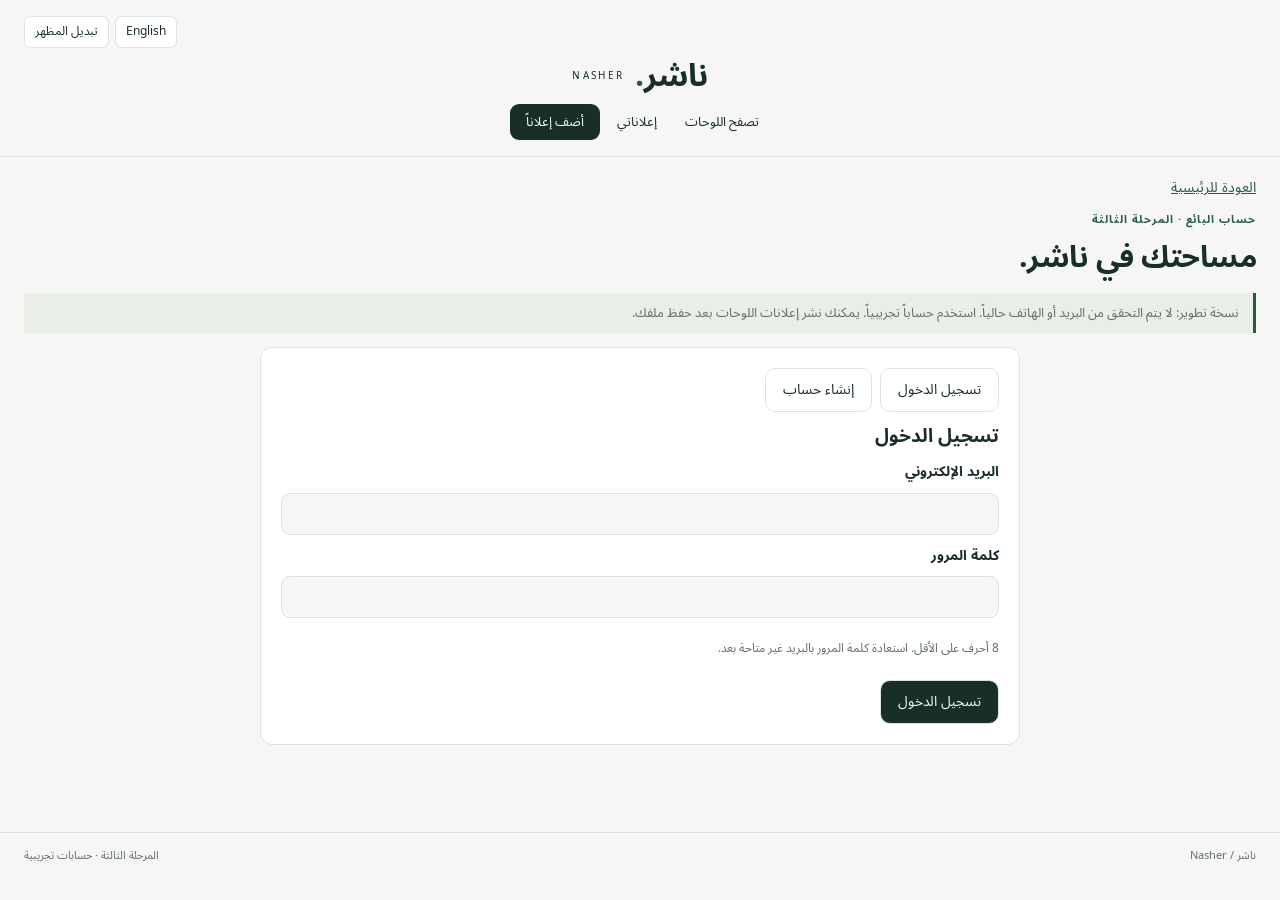
==== account.html @ 7019e48b "Add files via upload" ====
<!doctype html><html lang="ar" dir="rtl"><head><meta charset="utf-8"><meta name="viewport" content="width=device-width,initial-scale=1"><meta name="robots" content="noindex,nofollow"><title>ناشر | حساب البائع</title><link rel="stylesheet" href="styles.css"><link rel="stylesheet" href="accounts.css"><link rel="stylesheet" href="market.css?v=4.1"><script defer src="config.js"></script><script defer src="assets/vendor/supabase-2.49.8.js"></script><script defer src="plate.js?v=8"></script><script defer src="commerce.js?v=11"></script><script defer src="seller-ads.js?v=11"></script><link rel="stylesheet" href="experience.css?v=11"><script defer src="accounts.js?v=11"></script><link rel="stylesheet" href="compact.css?v=5.2"></head><body>
<header><a class="brand" href="./"><strong>ناشر<span class="dot">.</span></strong><span>NASHER</span></a><nav class="market-nav"><a href="./" data-t="browse">تصفح اللوحات</a><a href="my-ads.html" data-t="myAds">إعلاناتي</a><a class="post-link" href="post.html" data-t="post">أضف إعلاناً</a></nav><div class="actions"><button id="language">English</button><button id="theme" data-t="theme">تبديل المظهر</button></div></header>
<main class="account-main"><a href="./" data-t="back">العودة للرئيسية</a><div class="eyebrow" data-t="badge">حساب البائع · المرحلة الثانية</div><h1 data-t="heading">مساحتك في ناشر.</h1><p class="notice" data-t="dev">نسخة تطوير: لا يتم التحقق من البريد أو الهاتف حالياً. استخدم حساباً تجريبياً. يمكنك نشر إعلانات اللوحات بعد حفظ ملفك.</p><p id="message" class="message" role="status" aria-live="polite"></p>
<section id="auth" hidden class="account-card"><div class="actions"><button id="login-tab" data-t="login">تسجيل الدخول</button><button id="signup-tab" data-t="signup">إنشاء حساب</button></div><h2 id="auth-title"></h2><form id="auth-form"><label for="email" data-t="email">البريد الإلكتروني</label><input id="email" type="email" autocomplete="email" required maxlength="254" dir="ltr"><label for="password" data-t="password">كلمة المرور</label><input id="password" type="password" autocomplete="current-password" required minlength="8" maxlength="128" dir="ltr"><p class="small" data-t="passwordHint">8 أحرف على الأقل. استعادة كلمة المرور بالبريد غير متاحة بعد.</p><div id="confirm-wrap" hidden><label for="confirm" data-t="confirm">تأكيد كلمة المرور</label><input id="confirm" type="password" autocomplete="new-password" minlength="8" maxlength="128" dir="ltr"></div><div id="signup-call-wrap" hidden><label for="signup-call" data-t="callNumber">رقم المكالمات (إلزامي)</label><input id="signup-call" type="tel" dir="ltr" autocomplete="tel" placeholder="+971501234567" pattern="\+[1-9][0-9]{6,14}" maxlength="16"></div><button id="auth-submit" class="primary" type="submit"></button></form></section>
<section id="editor" class="account-card" hidden><div class="account-bar"><h2 data-t="profile">ملف البائع</h2><button id="logout" data-t="logout">تسجيل الخروج</button></div><p id="identity" dir="ltr"></p><p class="small" data-t="unverified">البريد وأرقام الاتصال غير متحقق منها.</p><form id="profile-form"><label for="display-name" data-t="name">الاسم الظاهر للعامة</label><input id="display-name" required minlength="2" maxlength="80" autocomplete="nickname"><label for="account-type" data-t="type">نوع الحساب</label><select id="account-type"><option value="individual" data-t="individual">فرد</option><option value="business" data-t="business">شركة / تاجر</option></select><div id="business-wrap" hidden><label for="business-name" data-t="businessName">اسم الشركة / النشاط</label><input id="business-name" minlength="2" maxlength="120" autocomplete="organization"></div><label for="call-number" data-t="callNumber">رقم المكالمات (اختياري)</label><input id="call-number" required type="tel" dir="ltr" placeholder="+971501234567" autocomplete="tel" pattern="\+[1-9][0-9]{6,14}"><label for="whatsapp-number" data-t="whatsappNumber">رقم واتساب (اختياري)</label><input id="whatsapp-number" type="tel" dir="ltr" placeholder="+447700900123" pattern="\+[1-9][0-9]{6,14}"><p class="small" data-t="phoneHint">أي دولة: ابدأ بـ + ورمز الدولة، دون مسافات. اترك الحقل فارغاً لتعطيل وسيلة الاتصال.</p><label class="choice"><input id="published" type="checkbox"><span data-t="publish">إظهار ملفي للعامة وإتاحة وسائل الاتصال المدخلة وفق إعدادات الموقع</span></label><p class="small" data-t="privacy">البريد الإلكتروني لا يظهر في الملف العام. نشر الملف اختياري في هذه المرحلة.</p><button id="save" type="submit" class="primary" data-t="save">حفظ الملف</button> <a id="public-link" hidden data-t="view">عرض الملف العام</a></form></section>
<section id="seller" hidden class="account-card"><span class="eyebrow" data-t="seller">ملف البائع العام</span><h2 id="seller-name"></h2><p id="seller-type"></p><p data-t="unverified">البريد وأرقام الاتصال غير متحقق منها.</p><div id="contact-actions" class="actions"></div><p id="contact-note"></p><hr><h2 data-t="ads">الإعلانات النشطة</h2><p id="seller-ads-message" role="status"></p><label><span id="seller-filter-label"></span><select id="seller-filter"><option value="all"></option><option value="available"></option><option value="sold"></option></select></label><div id="seller-ad-grid" class="listing-grid"></div><div class="pager"><button id="seller-prev" type="button">السابق</button><span id="seller-page"></span><button id="seller-next" type="button">التالي</button></div><a href="account.html" data-t="myAccount">حسابي</a></section>
</main><footer><span>ناشر / Nasher</span><span data-t="footer">المرحلة الثانية · حسابات تجريبية</span></footer></body></html>
---- styles.css ----
:root{color-scheme:light;--bg:#f6f7f4;--card:#fff;--ink:#182e28;--muted:#60716a;--line:#dde4de;--accent:#245c47;--soft:#e9eee7}*{box-sizing:border-box}body{margin:0;background:var(--bg);color:var(--ink);font-family:Tahoma,Arial,sans-serif;line-height:1.7}body.dark{color-scheme:dark;--bg:#131b18;--card:#1c2722;--ink:#edf3ed;--muted:#abbcaf;--line:#34463b;--accent:#a3cfad;--soft:#29392e}header,main,footer{max-width:1200px;margin:auto;padding:28px 32px}header{display:flex;align-items:center;justify-content:space-between;border-bottom:1px solid var(--line)}.brand{text-decoration:none;color:var(--ink);display:flex;gap:14px;align-items:center}.brand strong{font-size:38px;line-height:1}.brand>span{font-size:11px;letter-spacing:3px}.dot{color:var(--accent)}.actions{display:flex;gap:8px}button,select{font:inherit;color:var(--ink);background:var(--card);border:1px solid var(--line);border-radius:10px;padding:10px 17px;cursor:pointer}button:focus-visible,input:focus-visible,select:focus-visible,a:focus-visible{outline:3px solid var(--accent);outline-offset:4px}button:hover{background:var(--soft)}button:disabled{opacity:.6;cursor:wait}main{padding-top:58px}.eyebrow{font-size:12px;letter-spacing:1px;color:var(--accent);font-weight:bold}h1{font-size:clamp(38px,5vw,64px);line-height:1.35;margin:19px 0 16px;letter-spacing:-1.5px}h2{font-size:23px;margin:10px 0}p{color:var(--muted)}.intro{font-size:18px;max-width:730px}.notice{border-inline-start:3px solid var(--accent);padding:12px 18px;background:var(--soft);font-size:14px;margin:28px 0}.workspace{display:grid;grid-template-columns:320px 1fr;gap:28px;align-items:stretch}.controls{padding:25px;background:var(--card);border:1px solid var(--line);border-radius:18px}.controls p{font-size:14px}fieldset{border:0;margin:22px 0 16px;padding:0}legend,.select-label{font-size:13px;font-weight:bold;margin-bottom:8px}.choice{display:flex;align-items:center;gap:10px;padding:10px 0;cursor:pointer}input{accent-color:var(--accent);width:18px;height:18px}select{width:100%}.small{font-size:12px!important}.preview{background:var(--soft);border:1px solid var(--line);border-radius:18px;display:flex;flex-direction:column;justify-content:space-between;padding:25px;min-width:0}.preview-top,.preview-bottom{display:flex;justify-content:space-between;gap:16px;font-size:11px;color:var(--muted)}.plate-frame{position:relative;aspect-ratio:1080/245;overflow:hidden;direction:ltr;margin:35px 0}.plate-frame img{position:absolute;width:100%;height:auto;top:-122%;left:0}.facts{display:grid;grid-template-columns:repeat(4,1fr);padding:28px 0;margin:24px 0;border-bottom:1px solid var(--line)}.facts div{padding:0 14px;border-inline-end:1px solid var(--line)}.facts div:last-child{border:0}.facts strong{display:block;font-size:25px;direction:ltr;unicode-bidi:isolate}.facts span{font-size:12px;color:var(--muted)}.connection{display:flex;justify-content:space-between;align-items:center;gap:20px;padding:20px 0}.connection h2{font-size:18px}.connection p{font-size:13px}.primary{background:var(--ink);color:var(--bg);white-space:nowrap}.primary:hover{background:var(--accent)}footer{display:flex;justify-content:space-between;gap:15px;font-size:12px;color:var(--muted);border-top:1px solid var(--line)}@media(max-width:800px){.workspace{grid-template-columns:1fr}.preview{min-height:250px;grid-row:1}.controls{padding:20px}.facts{grid-template-columns:1fr 1fr;gap:20px}.facts div:nth-child(2){border:0}}@media(max-width:480px){header,main,footer{padding-inline:18px}.brand>span{display:none}button{padding:8px 12px}.connection,footer{align-items:flex-start;flex-direction:column}.preview{padding:18px;min-height:220px}main{padding-top:35px}}

.account-nav{align-self:center;color:var(--accent);font-size:14px;text-decoration:none;padding:8px} @media(max-width:480px){header .actions{gap:3px}header button{font-size:12px}.account-nav{font-size:12px;padding:5px}}
---- accounts.css ----
[hidden]{display:none!important}.account-main{max-width:850px;min-height:75vh}.account-main>.eyebrow{margin-top:24px}.account-main h1{font-size:42px}.account-card{padding:28px;background:var(--card);border:1px solid var(--line);border-radius:18px}.account-card form{display:grid;gap:12px}.account-card form>div:not(.actions){display:grid;gap:12px}.account-card label{font-size:14px;font-weight:600}.account-card input:not([type=checkbox]){width:100%;font:inherit;padding:12px;border:1px solid var(--line);border-radius:9px;color:var(--ink);background:var(--bg);height:auto}.account-card input[type=checkbox]{flex-shrink:0}.account-card .primary{justify-self:start}.account-bar{display:flex;justify-content:space-between;gap:15px;align-items:center}.message:empty{display:none}.message{padding:12px;border-inline-start:3px solid var(--accent);background:var(--soft);white-space:pre-line}a{color:var(--accent)}#contact-actions a{display:inline-block;padding:10px 18px;border:1px solid var(--line);border-radius:8px;text-decoration:none}hr{border:0;border-top:1px solid var(--line);margin:26px 0}.account-card p{overflow-wrap:anywhere}.account-card input:focus-visible{outline:3px solid var(--accent);outline-offset:2px}@media(max-width:480px){.account-card{padding:18px}.account-main h1{font-size:32px}}
.account-main .listing-grid{grid-template-columns:repeat(2,minmax(0,1fr))}@media(max-width:550px){.account-main .listing-grid{grid-template-columns:1fr}}
---- market.css ----
[hidden]{display:none!important}.market-nav{display:flex;align-items:center;gap:12px;flex-wrap:wrap}.market-nav a{color:var(--ink);text-decoration:none;font-size:14px}.market-nav .post-link{background:var(--ink);color:var(--bg);padding:8px 16px;border-radius:9px}.market-top{display:flex;justify-content:space-between;gap:20px;align-items:center}.market-top h1{font-size:clamp(32px,4vw,48px)}.filters{background:var(--card);padding:20px;border:1px solid var(--line);border-radius:15px;display:grid;grid-template-columns:repeat(4,1fr);gap:14px;margin:25px 0}.filters label,.edit-grid label,.admin-grid label{display:grid;gap:6px;font-size:13px}.filters input,.edit-grid input:not([type=checkbox]),.admin-grid input:not([type=checkbox]),.edit-grid select,.admin-grid select{width:100%;padding:10px;border:1px solid var(--line);background:var(--bg);color:var(--ink);border-radius:8px;font:inherit;height:auto}.filters input[type=checkbox],.edit-grid input[type=checkbox]{width:18px;height:18px}.listing-grid{display:grid;grid-template-columns:repeat(3,minmax(0,1fr));gap:20px}.listing-card{min-width:0;border:1px solid var(--line);background:var(--card);border-radius:16px;overflow:hidden}.card-art{background:var(--soft);padding:25px 14px;display:block}.generated-plate{display:block;width:100%;height:auto;direction:ltr}.card-body{padding:18px}.card-body h2{font-size:17px;margin:0 0 7px}.card-body a{color:var(--ink);text-decoration:none}.price{font-size:23px;font-weight:bold;margin:5px 0}.meta{font-size:12px;color:var(--muted)}.tags{display:flex;flex-wrap:wrap;gap:6px}.tag{font-size:11px;background:var(--soft);border-radius:20px;padding:3px 9px}.card-actions{display:flex;flex-wrap:wrap;gap:7px;margin-top:15px}.card-actions button,.card-actions a{font-size:12px;padding:6px 10px;border:1px solid var(--line);border-radius:7px}.pager{display:flex;justify-content:center;gap:16px;align-items:center;margin:30px}.empty{padding:35px;border:1px dashed var(--line);border-radius:14px;text-align:center;color:var(--muted)}.status-message{padding:12px 16px;background:var(--soft);border-inline-start:3px solid var(--accent);white-space:pre-line}.status-message:empty{display:none}.edit-shell{display:grid;grid-template-columns:1fr 1fr;gap:30px}.edit-grid{padding:25px;background:var(--card);border:1px solid var(--line);border-radius:15px;display:grid;gap:16px}.edit-grid .choice{display:flex}.live-preview{padding:30px;background:var(--soft);border-radius:15px;align-self:start;position:sticky;top:20px}.live-preview h2{font-size:17px}.live-preview .generated-plate{margin:40px 0}.detail-shell{max-width:850px;margin:auto}.detail-art{padding:40px 25px;background:var(--soft);border-radius:16px}.detail-body{padding:25px 0}.detail-body h1{font-size:30px}.contact-actions{display:flex;gap:12px;margin:20px 0;flex-wrap:wrap}.contact-actions a{padding:10px 20px;background:var(--ink);color:var(--bg);border-radius:8px;text-decoration:none}.admin-grid{display:grid;grid-template-columns:1fr 1fr;gap:25px}.admin-panel{padding:22px;border:1px solid var(--line);border-radius:15px;background:var(--card)}.admin-panel form{display:grid;gap:12px}.code-grid{display:flex;gap:7px;flex-wrap:wrap;margin:20px 0}.code-grid button{padding:4px 9px;font-size:12px}.code-grid button[aria-pressed=false]{opacity:.55;text-decoration:line-through}.duplicate{padding:18px;border-bottom:1px solid var(--line)}.duplicate a{display:inline-block;margin:5px;color:var(--accent)}.draft-note{font-size:13px;color:var(--muted)}button:disabled{opacity:.5;cursor:wait}.danger{color:#bc3f3f}a:focus-visible,input:focus-visible,select:focus-visible{outline:3px solid var(--accent);outline-offset:3px}@media(max-width:900px){.listing-grid{grid-template-columns:repeat(2,minmax(0,1fr))}.filters{grid-template-columns:1fr 1fr}.edit-shell{grid-template-columns:1fr}.live-preview{position:static;grid-row:1}.admin-grid{grid-template-columns:1fr}}@media(max-width:550px){.listing-grid{grid-template-columns:1fr}.filters{padding:14px;gap:10px}.market-nav{gap:7px}.market-nav a{font-size:12px}.market-top{align-items:flex-start;flex-direction:column}header{flex-wrap:wrap;gap:18px}.edit-grid{padding:18px}.detail-art{padding:25px 12px}}

/* Plate presentation stays white in both themes; surrounding UI follows theme. */
.card-art,.detail-art,.live-preview,#plate-preview{background:#fff;color:#182e28}
.card-art{border-bottom:1px solid #e5e7e8}
.detail-art,.live-preview{border:1px solid #e5e7e8;box-shadow:0 3px 14px rgb(0 0 0 / 4%)}
.live-preview p,.live-preview .draft-note{color:#52615a}
.live-preview h2{color:#182e28}
.card-art .generated-plate{transition:transform .18s ease}
@media(hover:hover) and (prefers-reduced-motion:no-preference){.card-art:hover .generated-plate{transform:scale(1.015)}}
---- experience.css ----
#draft-panel {display:flex;align-items:center;gap:1rem;flex-wrap:wrap;margin-block:1rem}
#draft-panel[hidden] {display:none}
#draft-status {margin:0}
#diagnostic-content {overflow-x:auto}
#diagnostic-content table {border-collapse:collapse;width:100%;margin-block:1rem}
#diagnostic-content th,#diagnostic-content td {padding:.55rem;text-align:start;border-bottom:1px solid #88998f55;white-space:nowrap}
#diagnostic-errors p {font-size:.85rem;overflow-wrap:anywhere;direction:ltr;text-align:start}
#admin-page>section.admin-panel {margin-block-end:1rem}
#admin-page details {margin-block-start:1rem}
.sold-tag {background:#574252;color:#fff;font-weight:700}
.last-asking {display:block;font-size:.8rem;font-weight:400}
.price del {display:block;font-size:.85rem;font-weight:400;opacity:.7}
.price .discount {margin-inline-end:.5rem}
.price>span:last-child {display:block}
.price:empty {display:none}
.bulk-row {margin-block:1rem;padding:1rem;border:1px solid #88998f55;border-radius:12px}
.bulk-grid {display:grid;grid-template-columns:repeat(4,minmax(0,1fr));gap:1rem}
.bulk-grid label {display:flex;flex-direction:column;gap:.4rem}
.bulk-grid .choice {flex-direction:row;align-items:center}
.bulk-grid input,.bulk-grid select {max-width:100%;min-width:0}
.bulk-preview {max-width:540px;background:#fff;margin-block:1rem}
#bulk-controls {border:0;padding:0;min-width:0}
@media(max-width:650px){.bulk-grid{grid-template-columns:repeat(2,minmax(0,1fr))}}
---- compact.css ----
/* Compact Nasher layout. Self-hosted UI fonts also apply on mobile browsers. */
@font-face{font-family:NasherLatin;src:url('assets/fonts/NotoSans-Regular.ttf') format('truetype');font-weight:400;font-display:swap}
@font-face{font-family:NasherLatin;src:url('assets/fonts/NotoSans-Bold.ttf') format('truetype');font-weight:600 900;font-display:swap}
@font-face{font-family:NasherArabic;src:url('assets/fonts/NotoSansArabic-Regular.ttf') format('truetype');font-weight:400;font-display:swap}
@font-face{font-family:NasherArabic;src:url('assets/fonts/NotoSansArabic-Bold.ttf') format('truetype');font-weight:600 900;font-display:swap}
html{-webkit-text-size-adjust:100%;text-size-adjust:100%}
body{font-family:NasherLatin,NasherArabic,Arial,sans-serif;font-size:14px;line-height:1.55}
html[lang=ar] body{font-family:NasherArabic,NasherLatin,Arial,sans-serif}
button,input,select,textarea{font-family:inherit}
header,main,footer{max-width:1400px;padding:16px 24px}
header{display:grid;grid-template-columns:minmax(0,1fr);gap:8px;justify-items:center;align-items:center}
header>.brand{grid-row:2;justify-content:center;gap:10px}
header>.brand strong{font-size:32px;line-height:1.25}
header>.brand>span{display:block;font-size:10px;letter-spacing:2.4px}
header>.actions{grid-row:1;justify-self:end;gap:6px}
header>.actions button{font-size:12px;padding:5px 10px;min-height:32px;border-radius:7px}
header>.market-nav{grid-row:3;display:flex;justify-content:center;gap:6px;flex-wrap:wrap;width:100%}
header>.market-nav a{font-size:13px;padding:7px 11px;min-height:36px;border-radius:7px;display:flex;align-items:center;justify-content:center}
header>.market-nav a:hover{background:var(--soft)}
header>.market-nav .post-link:hover{background:var(--accent)}
main{padding-top:20px;padding-bottom:24px}
h1,.market-top h1,.account-main h1{font-size:30px;letter-spacing:-.5px;line-height:1.4;margin:9px 0}
h2{font-size:19px}.market-top p{margin:5px 0}.eyebrow{font-size:11px}.draft-note{font-size:12px;margin:7px 0}
.filters{padding:12px;gap:10px;margin:14px 0 8px;border-radius:10px;grid-template-columns:repeat(4,minmax(0,1fr))}
.filters label,.edit-grid label,.admin-grid label{font-size:12px;gap:4px}
.filters input,.filters select,.edit-grid input:not([type=checkbox]),.edit-grid select,.admin-grid input:not([type=checkbox]),.admin-grid select{padding:7px 9px;min-height:36px;font-size:14px}
.filters>.actions{align-self:end;gap:6px}.filters>.actions button{padding:7px 12px;font-size:13px;min-height:36px}
.listing-grid,.account-main .listing-grid{grid-template-columns:repeat(5,minmax(0,1fr));gap:12px}
.listing-card{border-radius:10px}.card-art{padding:15px 9px}.card-body{padding:11px}.card-body h2{font-size:14px;line-height:1.5;margin-bottom:4px;overflow-wrap:anywhere}.price{font-size:18px;margin:3px 0}.meta{font-size:11px;margin:6px 0 0}.tag{font-size:10px;padding:2px 7px}.tags{gap:4px}.card-actions{margin-top:8px;gap:5px}.card-actions button,.card-actions a{font-size:11px;padding:5px 7px;min-height:32px}
.pager{margin:18px 0;gap:12px}.pager button{padding:6px 12px;min-height:36px}.status-message{padding:8px 12px;margin:8px 0}
.edit-shell{gap:20px}.edit-grid{padding:18px;gap:12px}.live-preview{padding:20px}.live-preview .generated-plate{margin:24px 0}.live-preview h2{font-size:16px}.detail-art{padding:25px 18px}.detail-body{padding:16px 0}.detail-body h1{font-size:26px}.admin-grid{gap:16px}.admin-panel{padding:16px}.code-grid{gap:6px;margin:12px 0}.notice{padding:10px 14px;margin:14px 0;font-size:13px}
.account-main{max-width:1400px}.account-card{max-width:760px;margin:14px auto;padding:20px;border-radius:12px}.account-main>.eyebrow{margin-top:12px}.account-card form{gap:10px}.account-card input:not([type=checkbox]){padding:9px;font-size:14px}.account-bar{flex-wrap:wrap}.account-main .account-card:has(#seller-ad-grid){max-width:none}
footer{padding-top:14px;padding-bottom:18px;font-size:11px}
@media(max-width:1099px){.listing-grid,.account-main .listing-grid{grid-template-columns:repeat(4,minmax(0,1fr))}}
@media(max-width:849px){.listing-grid,.account-main .listing-grid{grid-template-columns:repeat(3,minmax(0,1fr))}.filters{grid-template-columns:repeat(2,minmax(0,1fr))}header,main,footer{padding-inline:16px}}
@media(max-width:599px){.listing-grid,.account-main .listing-grid{grid-template-columns:repeat(2,minmax(0,1fr));gap:9px}header,main,footer{padding-inline:12px}header{gap:6px;padding-top:8px;padding-bottom:10px}header>.brand strong{font-size:29px}header>.market-nav{gap:3px}header>.market-nav a{font-size:12px;padding:6px 8px;min-height:38px}header>.actions button{min-height:36px}main{padding-top:14px}h1,.market-top h1,.account-main h1{font-size:25px}.filters{padding:10px;gap:9px}.filters input,.filters select,.edit-grid input:not([type=checkbox]),.edit-grid select,.admin-grid input:not([type=checkbox]),.admin-grid select,.account-card input:not([type=checkbox]){font-size:16px;min-height:42px}.card-art{padding:13px 6px}.card-body{padding:9px}.card-body h2{font-size:12px}.price{font-size:16px}.meta{font-size:10px}.card-actions button,.card-actions a{min-height:36px}.live-preview{padding:16px}.live-preview .generated-plate{margin:20px 0}.edit-grid,.account-card{padding:15px}.detail-art{padding:20px 10px}.detail-body h1{font-size:23px}}
@media(max-width:359px){.listing-grid,.account-main .listing-grid{grid-template-columns:1fr}}

/* Contact buttons stay side by side, including on compact mobile cards. */
.listing-contacts{display:flex;gap:5px;padding:0 7px 8px;direction:ltr}
.listing-contacts a,.listing-contacts button{display:flex;align-items:center;justify-content:center;min-width:0;min-height:38px;padding:5px 3px;border:1px solid #cbd4ce;border-radius:7px;text-decoration:none;line-height:1.25;font-size:11px;font-weight:700;white-space:nowrap;font-family:inherit}
.listing-contacts .contact-whatsapp{flex:0.9;background:#25D366;color:#073d23;border-color:#25D366}
.listing-contacts .contact-call{flex:1.3;background:#f2f5f3;color:#203b30}
.listing-contacts button:disabled{opacity:.45;cursor:not-allowed}
.listing-contacts a:focus-visible{outline:3px solid #167d52;outline-offset:2px}
.mine-filter{display:flex;align-items:center;gap:10px;margin:12px 0 18px}.mine-filter select{font:inherit;padding:8px;min-height:40px}
@media(max-width:599px){.listing-contacts{padding:0 5px 6px;gap:3px}.listing-contacts a,.listing-contacts button{font-size:9px;min-height:38px;padding:5px 1px}.mine-filter select{font-size:16px}}
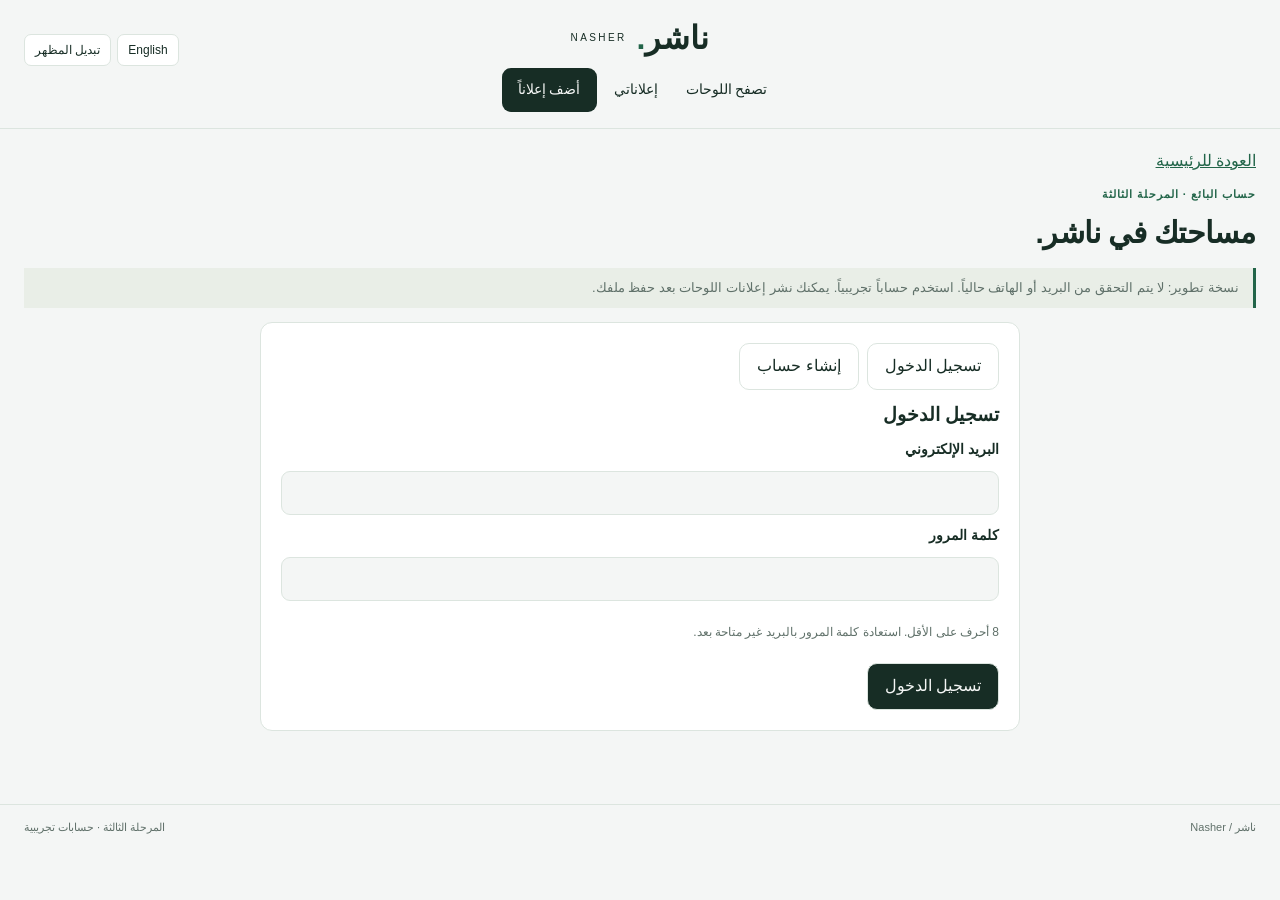
==== commit b50eecdb: "Add files via upload" ====
--- a/account.html
+++ b/account.html
@@ -1,4 +1,4 @@
-<!doctype html><html lang="ar" dir="rtl"><head><meta charset="utf-8"><meta name="viewport" content="width=device-width,initial-scale=1"><meta name="robots" content="noindex,nofollow"><title>ناشر | حساب البائع</title><link rel="stylesheet" href="styles.css"><link rel="stylesheet" href="accounts.css"><link rel="stylesheet" href="market.css?v=4.1"><script defer src="config.js"></script><script defer src="assets/vendor/supabase-2.49.8.js"></script><script defer src="plate.js?v=8"></script><script defer src="commerce.js?v=11"></script><script defer src="seller-ads.js?v=11"></script><link rel="stylesheet" href="experience.css?v=11"><script defer src="accounts.js?v=11"></script><link rel="stylesheet" href="compact.css?v=5.2"></head><body>
+<!doctype html><html lang="ar" dir="rtl"><head><meta charset="utf-8"><meta name="viewport" content="width=device-width,initial-scale=1"><meta name="robots" content="noindex,nofollow"><title>ناشر | حساب البائع</title><script defer src="config.js"></script><script defer src="assets/vendor/supabase-2.49.8.js"></script><script defer src="plate.js?v=12"></script><script defer src="commerce.js?v=11"></script><script defer src="seller-ads.js?v=11"></script><script defer src="accounts.js?v=11"></script><script src="theme-init.js?v=12"></script><script defer src="ui.js?v=12"></script><link rel="stylesheet" href="app.css?v=12"></head><body>
 <header><a class="brand" href="./"><strong>ناشر<span class="dot">.</span></strong><span>NASHER</span></a><nav class="market-nav"><a href="./" data-t="browse">تصفح اللوحات</a><a href="my-ads.html" data-t="myAds">إعلاناتي</a><a class="post-link" href="post.html" data-t="post">أضف إعلاناً</a></nav><div class="actions"><button id="language">English</button><button id="theme" data-t="theme">تبديل المظهر</button></div></header>
 <main class="account-main"><a href="./" data-t="back">العودة للرئيسية</a><div class="eyebrow" data-t="badge">حساب البائع · المرحلة الثانية</div><h1 data-t="heading">مساحتك في ناشر.</h1><p class="notice" data-t="dev">نسخة تطوير: لا يتم التحقق من البريد أو الهاتف حالياً. استخدم حساباً تجريبياً. يمكنك نشر إعلانات اللوحات بعد حفظ ملفك.</p><p id="message" class="message" role="status" aria-live="polite"></p>
 <section id="auth" hidden class="account-card"><div class="actions"><button id="login-tab" data-t="login">تسجيل الدخول</button><button id="signup-tab" data-t="signup">إنشاء حساب</button></div><h2 id="auth-title"></h2><form id="auth-form"><label for="email" data-t="email">البريد الإلكتروني</label><input id="email" type="email" autocomplete="email" required maxlength="254" dir="ltr"><label for="password" data-t="password">كلمة المرور</label><input id="password" type="password" autocomplete="current-password" required minlength="8" maxlength="128" dir="ltr"><p class="small" data-t="passwordHint">8 أحرف على الأقل. استعادة كلمة المرور بالبريد غير متاحة بعد.</p><div id="confirm-wrap" hidden><label for="confirm" data-t="confirm">تأكيد كلمة المرور</label><input id="confirm" type="password" autocomplete="new-password" minlength="8" maxlength="128" dir="ltr"></div><div id="signup-call-wrap" hidden><label for="signup-call" data-t="callNumber">رقم المكالمات (إلزامي)</label><input id="signup-call" type="tel" dir="ltr" autocomplete="tel" placeholder="+971501234567" pattern="\+[1-9][0-9]{6,14}" maxlength="16"></div><button id="auth-submit" class="primary" type="submit"></button></form></section>
--- a/app.css
+++ b/app.css
@@ -0,0 +1,110 @@
+:root{color-scheme:light;--bg:#f6f7f4;--card:#fff;--ink:#182e28;--muted:#60716a;--line:#dde4de;--accent:#245c47;--soft:#e9eee7}*{box-sizing:border-box}body{margin:0;background:var(--bg);color:var(--ink);font-family:Tahoma,Arial,sans-serif;line-height:1.7}body.dark{color-scheme:dark;--bg:#131b18;--card:#1c2722;--ink:#edf3ed;--muted:#abbcaf;--line:#34463b;--accent:#a3cfad;--soft:#29392e}header,main,footer{max-width:1200px;margin:auto;padding:28px 32px}header{display:flex;align-items:center;justify-content:space-between;border-bottom:1px solid var(--line)}.brand{text-decoration:none;color:var(--ink);display:flex;gap:14px;align-items:center}.brand strong{font-size:38px;line-height:1}.brand>span{font-size:11px;letter-spacing:3px}.dot{color:var(--accent)}.actions{display:flex;gap:8px}button,select{font:inherit;color:var(--ink);background:var(--card);border:1px solid var(--line);border-radius:10px;padding:10px 17px;cursor:pointer}button:focus-visible,input:focus-visible,select:focus-visible,a:focus-visible{outline:3px solid var(--accent);outline-offset:4px}button:hover{background:var(--soft)}button:disabled{opacity:.6;cursor:wait}main{padding-top:58px}.eyebrow{font-size:12px;letter-spacing:1px;color:var(--accent);font-weight:bold}h1{font-size:clamp(38px,5vw,64px);line-height:1.35;margin:19px 0 16px;letter-spacing:-1.5px}h2{font-size:23px;margin:10px 0}p{color:var(--muted)}.intro{font-size:18px;max-width:730px}.notice{border-inline-start:3px solid var(--accent);padding:12px 18px;background:var(--soft);font-size:14px;margin:28px 0}.workspace{display:grid;grid-template-columns:320px 1fr;gap:28px;align-items:stretch}.controls{padding:25px;background:var(--card);border:1px solid var(--line);border-radius:18px}.controls p{font-size:14px}fieldset{border:0;margin:22px 0 16px;padding:0}legend,.select-label{font-size:13px;font-weight:bold;margin-bottom:8px}.choice{display:flex;align-items:center;gap:10px;padding:10px 0;cursor:pointer}input{accent-color:var(--accent);width:18px;height:18px}select{width:100%}.small{font-size:12px!important}.preview{background:var(--soft);border:1px solid var(--line);border-radius:18px;display:flex;flex-direction:column;justify-content:space-between;padding:25px;min-width:0}.preview-top,.preview-bottom{display:flex;justify-content:space-between;gap:16px;font-size:11px;color:var(--muted)}.plate-frame{position:relative;aspect-ratio:1080/245;overflow:hidden;direction:ltr;margin:35px 0}.plate-frame img{position:absolute;width:100%;height:auto;top:-122%;left:0}.facts{display:grid;grid-template-columns:repeat(4,1fr);padding:28px 0;margin:24px 0;border-bottom:1px solid var(--line)}.facts div{padding:0 14px;border-inline-end:1px solid var(--line)}.facts div:last-child{border:0}.facts strong{display:block;font-size:25px;direction:ltr;unicode-bidi:isolate}.facts span{font-size:12px;color:var(--muted)}.connection{display:flex;justify-content:space-between;align-items:center;gap:20px;padding:20px 0}.connection h2{font-size:18px}.connection p{font-size:13px}.primary{background:var(--ink);color:var(--bg);white-space:nowrap}.primary:hover{background:var(--accent)}footer{display:flex;justify-content:space-between;gap:15px;font-size:12px;color:var(--muted);border-top:1px solid var(--line)}@media(max-width:800px){.workspace{grid-template-columns:1fr}.preview{min-height:250px;grid-row:1}.controls{padding:20px}.facts{grid-template-columns:1fr 1fr;gap:20px}.facts div:nth-child(2){border:0}}@media(max-width:480px){header,main,footer{padding-inline:18px}.brand>span{display:none}button{padding:8px 12px}.connection,footer{align-items:flex-start;flex-direction:column}.preview{padding:18px;min-height:220px}main{padding-top:35px}}
+
+.account-nav{align-self:center;color:var(--accent);font-size:14px;text-decoration:none;padding:8px} @media(max-width:480px){header .actions{gap:3px}header button{font-size:12px}.account-nav{font-size:12px;padding:5px}}
+
+[hidden]{display:none!important}.account-main{max-width:850px;min-height:75vh}.account-main>.eyebrow{margin-top:24px}.account-main h1{font-size:42px}.account-card{padding:28px;background:var(--card);border:1px solid var(--line);border-radius:18px}.account-card form{display:grid;gap:12px}.account-card form>div:not(.actions){display:grid;gap:12px}.account-card label{font-size:14px;font-weight:600}.account-card input:not([type=checkbox]){width:100%;font:inherit;padding:12px;border:1px solid var(--line);border-radius:9px;color:var(--ink);background:var(--bg);height:auto}.account-card input[type=checkbox]{flex-shrink:0}.account-card .primary{justify-self:start}.account-bar{display:flex;justify-content:space-between;gap:15px;align-items:center}.message:empty{display:none}.message{padding:12px;border-inline-start:3px solid var(--accent);background:var(--soft);white-space:pre-line}a{color:var(--accent)}#contact-actions a{display:inline-block;padding:10px 18px;border:1px solid var(--line);border-radius:8px;text-decoration:none}hr{border:0;border-top:1px solid var(--line);margin:26px 0}.account-card p{overflow-wrap:anywhere}.account-card input:focus-visible{outline:3px solid var(--accent);outline-offset:2px}@media(max-width:480px){.account-card{padding:18px}.account-main h1{font-size:32px}}
+.account-main .listing-grid{grid-template-columns:repeat(2,minmax(0,1fr))}@media(max-width:550px){.account-main .listing-grid{grid-template-columns:1fr}}
+
+[hidden]{display:none!important}.market-nav{display:flex;align-items:center;gap:12px;flex-wrap:wrap}.market-nav a{color:var(--ink);text-decoration:none;font-size:14px}.market-nav .post-link{background:var(--ink);color:var(--bg);padding:8px 16px;border-radius:9px}.market-top{display:flex;justify-content:space-between;gap:20px;align-items:center}.market-top h1{font-size:clamp(32px,4vw,48px)}.filters{background:var(--card);padding:20px;border:1px solid var(--line);border-radius:15px;display:grid;grid-template-columns:repeat(4,1fr);gap:14px;margin:25px 0}.filters label,.edit-grid label,.admin-grid label{display:grid;gap:6px;font-size:13px}.filters input,.edit-grid input:not([type=checkbox]),.admin-grid input:not([type=checkbox]),.edit-grid select,.admin-grid select{width:100%;padding:10px;border:1px solid var(--line);background:var(--bg);color:var(--ink);border-radius:8px;font:inherit;height:auto}.filters input[type=checkbox],.edit-grid input[type=checkbox]{width:18px;height:18px}.listing-grid{display:grid;grid-template-columns:repeat(3,minmax(0,1fr));gap:20px}.listing-card{min-width:0;border:1px solid var(--line);background:var(--card);border-radius:16px;overflow:hidden}.card-art{background:var(--soft);padding:25px 14px;display:block}.generated-plate{display:block;width:100%;height:auto;direction:ltr}.card-body{padding:18px}.card-body h2{font-size:17px;margin:0 0 7px}.card-body a{color:var(--ink);text-decoration:none}.price{font-size:23px;font-weight:bold;margin:5px 0}.meta{font-size:12px;color:var(--muted)}.tags{display:flex;flex-wrap:wrap;gap:6px}.tag{font-size:11px;background:var(--soft);border-radius:20px;padding:3px 9px}.card-actions{display:flex;flex-wrap:wrap;gap:7px;margin-top:15px}.card-actions button,.card-actions a{font-size:12px;padding:6px 10px;border:1px solid var(--line);border-radius:7px}.pager{display:flex;justify-content:center;gap:16px;align-items:center;margin:30px}.empty{padding:35px;border:1px dashed var(--line);border-radius:14px;text-align:center;color:var(--muted)}.status-message{padding:12px 16px;background:var(--soft);border-inline-start:3px solid var(--accent);white-space:pre-line}.status-message:empty{display:none}.edit-shell{display:grid;grid-template-columns:1fr 1fr;gap:30px}.edit-grid{padding:25px;background:var(--card);border:1px solid var(--line);border-radius:15px;display:grid;gap:16px}.edit-grid .choice{display:flex}.live-preview{padding:30px;background:var(--soft);border-radius:15px;align-self:start;position:sticky;top:20px}.live-preview h2{font-size:17px}.live-preview .generated-plate{margin:40px 0}.detail-shell{max-width:850px;margin:auto}.detail-art{padding:40px 25px;background:var(--soft);border-radius:16px}.detail-body{padding:25px 0}.detail-body h1{font-size:30px}.contact-actions{display:flex;gap:12px;margin:20px 0;flex-wrap:wrap}.contact-actions a{padding:10px 20px;background:var(--ink);color:var(--bg);border-radius:8px;text-decoration:none}.admin-grid{display:grid;grid-template-columns:1fr 1fr;gap:25px}.admin-panel{padding:22px;border:1px solid var(--line);border-radius:15px;background:var(--card)}.admin-panel form{display:grid;gap:12px}.code-grid{display:flex;gap:7px;flex-wrap:wrap;margin:20px 0}.code-grid button{padding:4px 9px;font-size:12px}.code-grid button[aria-pressed=false]{opacity:.55;text-decoration:line-through}.duplicate{padding:18px;border-bottom:1px solid var(--line)}.duplicate a{display:inline-block;margin:5px;color:var(--accent)}.draft-note{font-size:13px;color:var(--muted)}button:disabled{opacity:.5;cursor:wait}.danger{color:#bc3f3f}a:focus-visible,input:focus-visible,select:focus-visible{outline:3px solid var(--accent);outline-offset:3px}@media(max-width:900px){.listing-grid{grid-template-columns:repeat(2,minmax(0,1fr))}.filters{grid-template-columns:1fr 1fr}.edit-shell{grid-template-columns:1fr}.live-preview{position:static;grid-row:1}.admin-grid{grid-template-columns:1fr}}@media(max-width:550px){.listing-grid{grid-template-columns:1fr}.filters{padding:14px;gap:10px}.market-nav{gap:7px}.market-nav a{font-size:12px}.market-top{align-items:flex-start;flex-direction:column}header{flex-wrap:wrap;gap:18px}.edit-grid{padding:18px}.detail-art{padding:25px 12px}}
+
+/* Plate presentation stays white in both themes; surrounding UI follows theme. */
+.card-art,.detail-art,.live-preview,#plate-preview{background:#fff;color:#182e28}
+.card-art{border-bottom:1px solid #e5e7e8}
+.detail-art,.live-preview{border:1px solid #e5e7e8;box-shadow:0 3px 14px rgb(0 0 0 / 4%)}
+.live-preview p,.live-preview .draft-note{color:#52615a}
+.live-preview h2{color:#182e28}
+.card-art .generated-plate{transition:transform .18s ease}
+@media(hover:hover) and (prefers-reduced-motion:no-preference){.card-art:hover .generated-plate{transform:scale(1.015)}}
+
+#draft-panel {display:flex;align-items:center;gap:1rem;flex-wrap:wrap;margin-block:1rem}
+#draft-panel[hidden] {display:none}
+#draft-status {margin:0}
+#diagnostic-content {overflow-x:auto}
+#diagnostic-content table {border-collapse:collapse;width:100%;margin-block:1rem}
+#diagnostic-content th,#diagnostic-content td {padding:.55rem;text-align:start;border-bottom:1px solid #88998f55;white-space:nowrap}
+#diagnostic-errors p {font-size:.85rem;overflow-wrap:anywhere;direction:ltr;text-align:start}
+#admin-page>section.admin-panel {margin-block-end:1rem}
+#admin-page details {margin-block-start:1rem}
+.sold-tag {background:#574252;color:#fff;font-weight:700}
+.last-asking {display:block;font-size:.8rem;font-weight:400}
+.price del {display:block;font-size:.85rem;font-weight:400;opacity:.7}
+.price .discount {margin-inline-end:.5rem}
+.price>span:last-child {display:block}
+.price:empty {display:none}
+.bulk-row {margin-block:1rem;padding:1rem;border:1px solid #88998f55;border-radius:12px}
+.bulk-grid {display:grid;grid-template-columns:repeat(4,minmax(0,1fr));gap:1rem}
+.bulk-grid label {display:flex;flex-direction:column;gap:.4rem}
+.bulk-grid .choice {flex-direction:row;align-items:center}
+.bulk-grid input,.bulk-grid select {max-width:100%;min-width:0}
+.bulk-preview {max-width:540px;background:#fff;margin-block:1rem}
+#bulk-controls {border:0;padding:0;min-width:0}
+@media(max-width:650px){.bulk-grid{grid-template-columns:repeat(2,minmax(0,1fr))}}
+
+/* Compact Nasher layout. Self-hosted UI fonts also apply on mobile browsers. */
+@font-face{font-family:NasherLatin;src:url('assets/fonts/NotoSans-Regular.woff2') format('woff2');font-weight:400;font-display:swap}
+@font-face{font-family:NasherLatin;src:url('assets/fonts/NotoSans-Bold.woff2') format('woff2');font-weight:600 900;font-display:swap}
+@font-face{font-family:NasherArabic;src:url('assets/fonts/NotoSansArabic-Regular.woff2') format('woff2');font-weight:400;font-display:swap}
+@font-face{font-family:NasherArabic;src:url('assets/fonts/NotoSansArabic-Bold.woff2') format('woff2');font-weight:600 900;font-display:swap}
+html{-webkit-text-size-adjust:100%;text-size-adjust:100%}
+body{font-family:NasherLatin,NasherArabic,Arial,sans-serif;font-size:14px;line-height:1.55}
+html[lang=ar] body{font-family:NasherArabic,NasherLatin,Arial,sans-serif}
+button,input,select,textarea{font-family:inherit}
+header,main,footer{max-width:1400px;padding:16px 24px}
+header{display:grid;grid-template-columns:minmax(0,1fr);gap:8px;justify-items:center;align-items:center}
+header>.brand{grid-row:2;justify-content:center;gap:10px}
+header>.brand strong{font-size:32px;line-height:1.25}
+header>.brand>span{display:block;font-size:10px;letter-spacing:2.4px}
+header>.actions{grid-row:1;justify-self:end;gap:6px}
+header>.actions button{font-size:12px;padding:5px 10px;min-height:32px;border-radius:7px}
+header>.market-nav{grid-row:3;display:flex;justify-content:center;gap:6px;flex-wrap:wrap;width:100%}
+header>.market-nav a{font-size:13px;padding:7px 11px;min-height:36px;border-radius:7px;display:flex;align-items:center;justify-content:center}
+header>.market-nav a:hover{background:var(--soft)}
+header>.market-nav .post-link:hover{background:var(--accent)}
+main{padding-top:20px;padding-bottom:24px}
+h1,.market-top h1,.account-main h1{font-size:30px;letter-spacing:-.5px;line-height:1.4;margin:9px 0}
+h2{font-size:19px}.market-top p{margin:5px 0}.eyebrow{font-size:11px}.draft-note{font-size:12px;margin:7px 0}
+.filters{padding:12px;gap:10px;margin:14px 0 8px;border-radius:10px;grid-template-columns:repeat(4,minmax(0,1fr))}
+.filters label,.edit-grid label,.admin-grid label{font-size:12px;gap:4px}
+.filters input,.filters select,.edit-grid input:not([type=checkbox]),.edit-grid select,.admin-grid input:not([type=checkbox]),.admin-grid select{padding:7px 9px;min-height:36px;font-size:14px}
+.filters>.actions{align-self:end;gap:6px}.filters>.actions button{padding:7px 12px;font-size:13px;min-height:36px}
+.listing-grid,.account-main .listing-grid{grid-template-columns:repeat(5,minmax(0,1fr));gap:12px}
+.listing-card{border-radius:10px}.card-art{padding:15px 9px}.card-body{padding:11px}.card-body h2{font-size:14px;line-height:1.5;margin-bottom:4px;overflow-wrap:anywhere}.price{font-size:18px;margin:3px 0}.meta{font-size:11px;margin:6px 0 0}.tag{font-size:10px;padding:2px 7px}.tags{gap:4px}.card-actions{margin-top:8px;gap:5px}.card-actions button,.card-actions a{font-size:11px;padding:5px 7px;min-height:32px}
+.pager{margin:18px 0;gap:12px}.pager button{padding:6px 12px;min-height:36px}.status-message{padding:8px 12px;margin:8px 0}
+.edit-shell{gap:20px}.edit-grid{padding:18px;gap:12px}.live-preview{padding:20px}.live-preview .generated-plate{margin:24px 0}.live-preview h2{font-size:16px}.detail-art{padding:25px 18px}.detail-body{padding:16px 0}.detail-body h1{font-size:26px}.admin-grid{gap:16px}.admin-panel{padding:16px}.code-grid{gap:6px;margin:12px 0}.notice{padding:10px 14px;margin:14px 0;font-size:13px}
+.account-main{max-width:1400px}.account-card{max-width:760px;margin:14px auto;padding:20px;border-radius:12px}.account-main>.eyebrow{margin-top:12px}.account-card form{gap:10px}.account-card input:not([type=checkbox]){padding:9px;font-size:14px}.account-bar{flex-wrap:wrap}.account-main .account-card:has(#seller-ad-grid){max-width:none}
+footer{padding-top:14px;padding-bottom:18px;font-size:11px}
+@media(max-width:1099px){.listing-grid,.account-main .listing-grid{grid-template-columns:repeat(4,minmax(0,1fr))}}
+@media(max-width:849px){.listing-grid,.account-main .listing-grid{grid-template-columns:repeat(3,minmax(0,1fr))}.filters{grid-template-columns:repeat(2,minmax(0,1fr))}header,main,footer{padding-inline:16px}}
+@media(max-width:599px){.listing-grid,.account-main .listing-grid{grid-template-columns:repeat(2,minmax(0,1fr));gap:9px}header,main,footer{padding-inline:12px}header{gap:6px;padding-top:8px;padding-bottom:10px}header>.brand strong{font-size:29px}header>.market-nav{gap:3px}header>.market-nav a{font-size:12px;padding:6px 8px;min-height:38px}header>.actions button{min-height:36px}main{padding-top:14px}h1,.market-top h1,.account-main h1{font-size:25px}.filters{padding:10px;gap:9px}.filters input,.filters select,.edit-grid input:not([type=checkbox]),.edit-grid select,.admin-grid input:not([type=checkbox]),.admin-grid select,.account-card input:not([type=checkbox]){font-size:16px;min-height:42px}.card-art{padding:13px 6px}.card-body{padding:9px}.card-body h2{font-size:12px}.price{font-size:16px}.meta{font-size:10px}.card-actions button,.card-actions a{min-height:36px}.live-preview{padding:16px}.live-preview .generated-plate{margin:20px 0}.edit-grid,.account-card{padding:15px}.detail-art{padding:20px 10px}.detail-body h1{font-size:23px}}
+@media(max-width:359px){.listing-grid,.account-main .listing-grid{grid-template-columns:1fr}}
+
+/* Contact buttons stay side by side, including on compact mobile cards. */
+.listing-contacts{display:flex;gap:5px;padding:0 7px 8px;direction:ltr}
+.listing-contacts a,.listing-contacts button{display:flex;align-items:center;justify-content:center;min-width:0;min-height:38px;padding:5px 3px;border:1px solid #cbd4ce;border-radius:7px;text-decoration:none;line-height:1.25;font-size:11px;font-weight:700;white-space:nowrap;font-family:inherit}
+.listing-contacts .contact-whatsapp{flex:0.9;background:#25D366;color:#073d23;border-color:#25D366}
+.listing-contacts .contact-call{flex:1.3;background:#f2f5f3;color:#203b30}
+.listing-contacts button:disabled{opacity:.45;cursor:not-allowed}
+.listing-contacts a:focus-visible{outline:3px solid #167d52;outline-offset:2px}
+.mine-filter{display:flex;align-items:center;gap:10px;margin:12px 0 18px}.mine-filter select{font:inherit;padding:8px;min-height:40px}
+@media(max-width:599px){.listing-contacts{padding:0 5px 6px;gap:3px}.listing-contacts a,.listing-contacts button{font-size:9px;min-height:38px;padding:5px 1px}.mine-filter select{font-size:16px}}
+
+/* Shared interface tokens and responsive overrides for the established compact layout. */
+:root{--bg:#f4f6f5;--ink:#172d25;--accent:#226549;--line:#dce5df;--radius:12px;--space:12px}
+html[data-theme=dark]{color-scheme:dark;background:#131b18}
+html[data-theme=dark] body{--bg:#131b18;--card:#1c2722;--ink:#edf3ed;--muted:#abbcaf;--line:#34463b;--accent:#a3cfad;--soft:#29392e}
+[hidden]{display:none!important}body{font-size:1rem}button,input,select{font-size:1rem}button,a,input,select,summary{-webkit-tap-highlight-color:transparent}button,select,input:not([type=checkbox]),summary{min-height:44px}button:disabled{cursor:not-allowed}a{color:var(--accent)}
+header{position:relative;padding-top:18px;gap:10px}header>.brand{grid-row:1}header>.actions{position:absolute;inset-inline-end:24px;top:16px}header>.market-nav{grid-row:2}header>.market-nav a{font-size:.875rem;min-height:44px}nav a[aria-current=page]{background:var(--soft);font-weight:700}
+.market-top h1{font-size:1.65rem;margin:4px 0}.market-top p{font-size:.875rem;max-width:65ch}.market-top .eyebrow{display:none}.draft-note,.meta{font-size:.8125rem}.market-top{margin-bottom:12px}
+.filters{display:flex;align-items:end;flex-wrap:wrap;border:1px solid var(--line);background:var(--card);padding:14px;gap:12px;position:relative}.filters>label{flex:1;min-width:150px}.filters label,.results-toolbar label,.edit-grid label,.admin-panel label{font-size:.875rem}.filters input,.filters select{font-size:1rem;min-height:44px}.filters>.actions{display:flex}.advanced-filters{position:relative}.advanced-filters summary{cursor:pointer;padding:10px 18px;border:1px solid var(--line);border-radius:8px;font-weight:600}.filter-panel{position:absolute;z-index:20;inset-inline-end:0;top:52px;width:min(540px,85vw);display:grid;grid-template-columns:1fr 1fr;gap:14px;padding:20px;background:var(--card);border:1px solid var(--line);border-radius:var(--radius);box-shadow:0 12px 40px #0002}.filter-panel>button{grid-column:1/-1}.filter-panel label{display:grid;gap:6px}
+.status-tabs,.admin-tabs{display:flex;gap:6px;flex-wrap:wrap;margin:14px 0}.status-tabs button,.admin-tabs button{border-radius:9px;background:transparent;font-size:.875rem}.status-tabs button[aria-pressed=true],.admin-tabs button[aria-pressed=true]{background:var(--ink);color:var(--bg);border-color:var(--ink)}.results-toolbar{display:flex;align-items:center;justify-content:space-between;gap:12px;margin:14px 0}.results-toolbar label{display:flex;align-items:center;gap:10px}.results-toolbar select{width:auto;max-width:190px;font-size:.875rem}.result-count{font-size:.875rem;color:var(--muted)}.filter-chips{display:flex;flex-wrap:wrap;gap:6px}.filter-chip{font-size:.8125rem;background:var(--soft);border-radius:24px}
+.listing-grid{gap:14px}.listing-card{border:1px solid var(--line);border-radius:var(--radius);overflow:hidden;cursor:pointer;transition:border-color .15s,box-shadow .15s;display:flex;flex-direction:column}.listing-card:hover,.listing-card:focus-within{border-color:var(--accent);box-shadow:0 4px 18px #0000000c}.card-art,.detail-art,.bulk-preview,#plate-preview,.live-preview{background:#fff!important;color:#23382e}.card-art{display:flex;align-items:center;min-height:88px;padding:20px 10px}.card-body{padding:12px;display:flex;flex:1;flex-direction:column}.card-body h2{font-size:.875rem;margin:0 0 5px}.card-body .price{font-size:1.2rem;font-weight:700;margin:4px 0}.card-body .tags{min-height:26px}.tag{font-size:.75rem;padding:3px 8px}.sold-tag{background:#e9eceb;color:#344c40;border:1px solid #cbd6ce}.card-body .meta{margin-top:auto;padding-top:8px;font-size:.75rem}.card-actions{flex-wrap:wrap}.card-actions a,.card-actions button{min-height:44px;font-size:.875rem}.price del{font-size:.8125rem}.listing-grid[aria-busy=true]{opacity:.55;pointer-events:none;min-height:180px}.listing-grid:empty:not([aria-busy]){min-height:160px}.generated-plate{width:100%;height:auto;display:block}
+.detail-shell{gap:28px}.detail-art{border:1px solid #dbe2de;border-radius:var(--radius);align-self:start}.detail-body h1{font-size:1.6rem}.detail-body>.price{font-size:2rem}.contact-actions a,.contact-actions button{min-height:48px}.share-actions{display:flex;gap:8px;margin-top:16px}.share-actions button{font-size:.875rem}.detail-body .tags{margin:10px 0}
+.edit-grid{background:var(--card);border:1px solid var(--line);border-radius:var(--radius)}.form-section{grid-column:1/-1;font-size:1.1rem;border-bottom:1px solid var(--line);padding-bottom:10px;margin:10px 0 0}.live-preview{position:sticky;top:20px;align-self:start;border:1px solid #dce5df;border-radius:var(--radius)}.live-preview p{color:#52655b}.field-error{display:block;color:#ba3434;font-size:.8125rem}[aria-invalid=true]{border-color:#ba3434!important}.bulk-row{padding:16px;border:1px solid var(--line);border-radius:var(--radius);background:var(--card);margin:14px 0}.bulk-row>summary{cursor:pointer;font-weight:600;padding:8px 0}.bulk-row>button{margin:8px 4px}.bulk-grid{margin-top:16px}.bulk-preview{max-width:560px;padding:18px;border-radius:8px;margin:14px 0}.bulk-grid label{font-size:.875rem}
+.admin-grid:empty{display:none}.admin-section .admin-panel{margin:14px 0!important}.admin-tabs{position:sticky;top:0;padding:10px 0;background:var(--bg);z-index:5}.admin-panel{border-radius:var(--radius)}.admin-panel form{display:grid;gap:12px}.admin-panel label:not(.choice){display:grid;gap:6px}.danger{color:#ae2424!important;border-color:#ae2424!important;background:transparent!important;margin-inline-start:20px}.unsaved-note{color:var(--accent);font-size:.875rem;margin:0}.code-search{width:100%;margin:12px 0}.code-grid button{min-width:52px;min-height:44px}.ui-feedback{position:fixed;bottom:24px;left:50%;transform:translateX(-50%);z-index:100;background:var(--ink);color:var(--bg);padding:12px 20px;border-radius:10px;box-shadow:0 5px 20px #0003}.ui-feedback:empty{display:none}.visually-hidden{position:absolute!important;width:1px!important;height:1px!important;padding:0!important;margin:-1px!important;overflow:hidden!important;clip:rect(0,0,0,0)!important;white-space:nowrap!important}.mobile-nav{display:none}select{appearance:none;padding-inline-end:32px!important;background-image:url("data:image/svg+xml,%3Csvg xmlns='http://www.w3.org/2000/svg' width='12' height='8'%3E%3Cpath d='M1 1l5 5 5-5' fill='none' stroke='%23708078' stroke-width='2'/%3E%3C/svg%3E");background-repeat:no-repeat;background-position:right 10px center}html[dir=rtl] select{background-position:left 10px center}
+@media(max-width:700px){header{padding-top:12px}header>.brand{justify-self:start}header>.actions{top:12px;inset-inline-end:12px}header>.market-nav{display:none}header>.market-nav:has(#admin-nav:not([hidden])){display:flex;justify-content:end}header>.market-nav>a:not(#admin-nav){display:none}body{padding-bottom:calc(76px + env(safe-area-inset-bottom))}.mobile-nav{display:grid;grid-template-columns:repeat(4,1fr);position:fixed;bottom:0;left:0;right:0;padding:6px 8px calc(6px + env(safe-area-inset-bottom));background:var(--card);border-top:1px solid var(--line);z-index:40;gap:4px}.mobile-nav a{display:flex;align-items:center;justify-content:center;min-height:48px;text-decoration:none;font-size:.8125rem;border-radius:8px}.mobile-nav .post-link{background:var(--ink);color:var(--bg)}.filters{gap:10px;padding:12px}.filters>label{min-width:110px}.filters>.actions{flex:1}.filters>.actions button{flex:1}.filter-panel{position:fixed;inset:auto 0 calc(70px + env(safe-area-inset-bottom));width:auto;max-height:70vh;overflow:auto;border-radius:18px 18px 0 0;box-shadow:0 -10px 60px #0004;padding:20px}.market-top h1{font-size:1.4rem}.listing-grid{gap:10px}.card-art{min-height:68px;padding:16px 7px}.card-body{padding:10px}.card-body h2{font-size:.875rem}.card-body .price{font-size:1.1rem}.card-body .meta{font-size:.75rem}.results-toolbar{flex-wrap:wrap}.detail-body #contacts:not(:empty){position:sticky;bottom:calc(76px + env(safe-area-inset-bottom));background:var(--card);padding:10px;border:1px solid var(--line);border-radius:12px;z-index:10}.live-preview{position:static}.ui-feedback{bottom:calc(80px + env(safe-area-inset-bottom));width:90%;text-align:center}.admin-tabs{position:static}.danger{margin-inline-start:0}.share-actions{flex-wrap:wrap}.bulk-grid{gap:12px}}
+@media(prefers-reduced-motion:reduce){*,*::before,*::after{scroll-behavior:auto!important;transition:none!important;animation:none!important}}
+.price{display:flex;flex-direction:column;align-items:flex-start;gap:3px}.price>span:last-child{order:-1}.price>.last-asking{order:-2}.price>.discount{order:2}.card-body .tags:empty{display:none}.card-body .price{min-height:58px}.card-body .meta{margin-top:6px}.listing-grid{align-items:start}.listing-card{height:100%}
+.plate-facts{display:flex;gap:24px;flex-wrap:wrap;margin:18px 0;padding:14px 0;border-bottom:1px solid var(--line)}.plate-facts small{display:block;color:var(--muted);font-size:.8125rem}.plate-facts strong{display:block;font-size:1rem;unicode-bidi:isolate}.contact-actions a[href^='https://wa.me']{background:#25d366;color:#063b20}.code-grid button[aria-pressed=false]{opacity:1;color:var(--muted);border-style:dashed;text-decoration:line-through}.code-grid button[aria-pressed=true]{background:var(--soft);font-weight:700}
+@media(max-width:700px){header>.brand{justify-self:center;margin-top:40px}.filter-panel{padding-bottom:20px}.detail-body #contacts:not(:empty){position:fixed;left:12px;right:12px;bottom:calc(70px + env(safe-area-inset-bottom));margin:0;justify-content:center}.detail-body{padding-bottom:85px}.contact-actions a{flex:1;text-align:center}}
+
+.filter-note{grid-column:1/-1;margin:0;font-size:.8125rem}@media(max-width:700px){.market-top p{display:none}.market-top h1{margin-block:6px}.status-tabs{margin-block:10px}.market-top{margin-bottom:8px}}
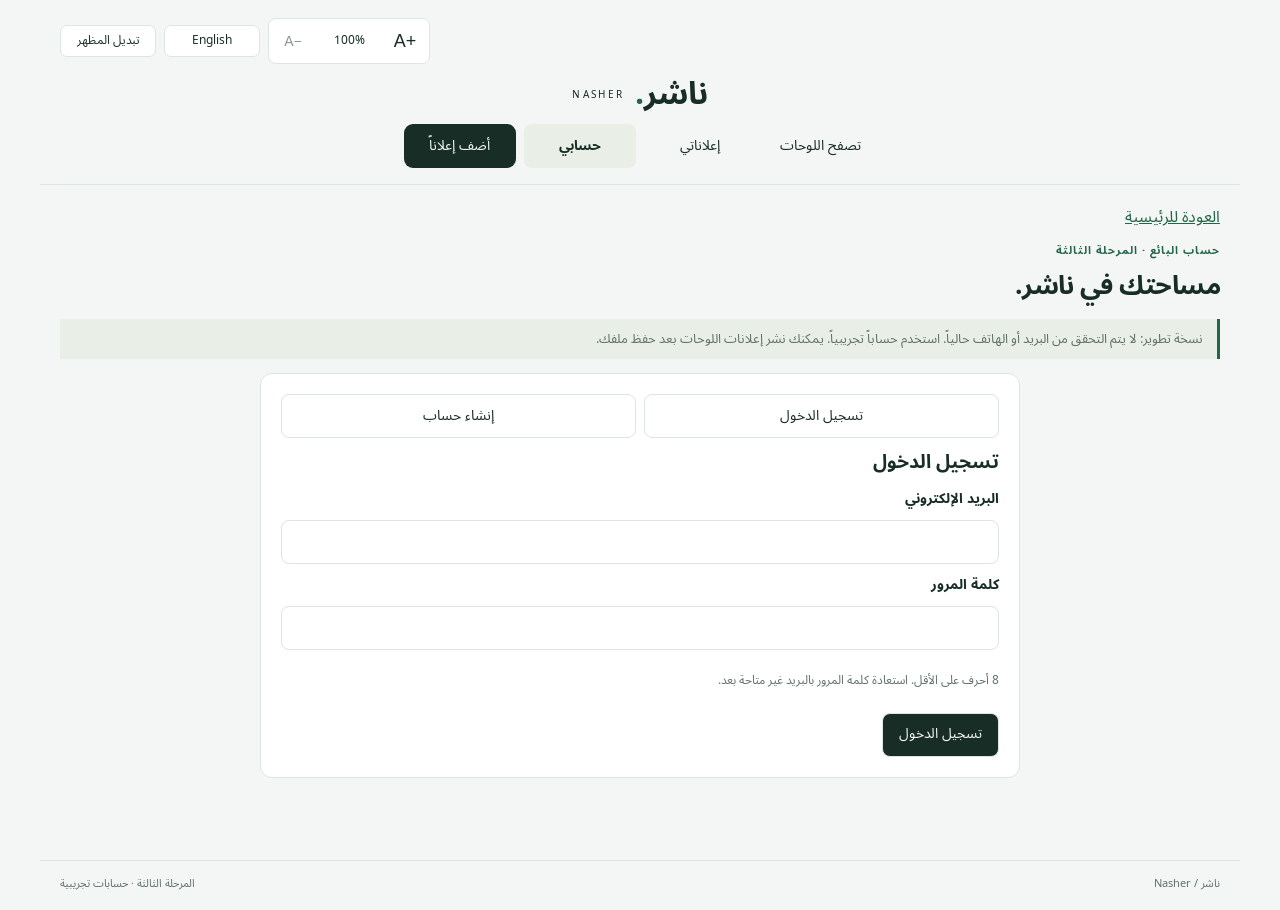
==== commit dc12de00: "Add files via upload" ====
--- a/account.html
+++ b/account.html
@@ -1,5 +1,5 @@
-<!doctype html><html lang="ar" dir="rtl"><head><meta charset="utf-8"><meta name="viewport" content="width=device-width,initial-scale=1"><meta name="robots" content="noindex,nofollow"><title>ناشر | حساب البائع</title><script defer src="config.js"></script><script defer src="assets/vendor/supabase-2.49.8.js"></script><script defer src="plate.js?v=12"></script><script defer src="commerce.js?v=11"></script><script defer src="seller-ads.js?v=11"></script><script defer src="accounts.js?v=11"></script><script src="theme-init.js?v=12"></script><script defer src="ui.js?v=12"></script><link rel="stylesheet" href="app.css?v=12"></head><body>
-<header><a class="brand" href="./"><strong>ناشر<span class="dot">.</span></strong><span>NASHER</span></a><nav class="market-nav"><a href="./" data-t="browse">تصفح اللوحات</a><a href="my-ads.html" data-t="myAds">إعلاناتي</a><a class="post-link" href="post.html" data-t="post">أضف إعلاناً</a></nav><div class="actions"><button id="language">English</button><button id="theme" data-t="theme">تبديل المظهر</button></div></header>
+<!doctype html><html lang="ar" dir="rtl"><head><meta charset="utf-8"><meta name="viewport" content="width=device-width,initial-scale=1"><meta name="robots" content="noindex,nofollow"><title>ناشر | حساب البائع</title><script defer src="config.js"></script><script defer src="assets/vendor/supabase-2.49.8.js"></script><script defer src="plate.js?v=12"></script><script defer src="commerce.js?v=11"></script><script defer src="seller-ads.js?v=11"></script><script defer src="accounts.js?v=13"></script><script src="theme-init.js?v=13"></script><script defer src="ui.js?v=13"></script><link rel="stylesheet" href="app.css?v=13"></head><body>
+<header><a class="brand" href="./"><strong>ناشر<span class="dot">.</span></strong><span>NASHER</span></a><nav class="market-nav"><a href="./" data-t="browse">تصفح اللوحات</a><a href="my-ads.html" data-t="myAds">إعلاناتي</a><a href="account.html" data-t="myAccount">حسابي</a><a href="admin.html" id="admin-nav" hidden data-t="admin">الإدارة</a><a class="post-link" href="post.html" data-t="post">أضف إعلاناً</a></nav><div class="actions"><button id="language">English</button><button id="theme" data-t="theme">تبديل المظهر</button></div></header>
 <main class="account-main"><a href="./" data-t="back">العودة للرئيسية</a><div class="eyebrow" data-t="badge">حساب البائع · المرحلة الثانية</div><h1 data-t="heading">مساحتك في ناشر.</h1><p class="notice" data-t="dev">نسخة تطوير: لا يتم التحقق من البريد أو الهاتف حالياً. استخدم حساباً تجريبياً. يمكنك نشر إعلانات اللوحات بعد حفظ ملفك.</p><p id="message" class="message" role="status" aria-live="polite"></p>
 <section id="auth" hidden class="account-card"><div class="actions"><button id="login-tab" data-t="login">تسجيل الدخول</button><button id="signup-tab" data-t="signup">إنشاء حساب</button></div><h2 id="auth-title"></h2><form id="auth-form"><label for="email" data-t="email">البريد الإلكتروني</label><input id="email" type="email" autocomplete="email" required maxlength="254" dir="ltr"><label for="password" data-t="password">كلمة المرور</label><input id="password" type="password" autocomplete="current-password" required minlength="8" maxlength="128" dir="ltr"><p class="small" data-t="passwordHint">8 أحرف على الأقل. استعادة كلمة المرور بالبريد غير متاحة بعد.</p><div id="confirm-wrap" hidden><label for="confirm" data-t="confirm">تأكيد كلمة المرور</label><input id="confirm" type="password" autocomplete="new-password" minlength="8" maxlength="128" dir="ltr"></div><div id="signup-call-wrap" hidden><label for="signup-call" data-t="callNumber">رقم المكالمات (إلزامي)</label><input id="signup-call" type="tel" dir="ltr" autocomplete="tel" placeholder="+971501234567" pattern="\+[1-9][0-9]{6,14}" maxlength="16"></div><button id="auth-submit" class="primary" type="submit"></button></form></section>
 <section id="editor" class="account-card" hidden><div class="account-bar"><h2 data-t="profile">ملف البائع</h2><button id="logout" data-t="logout">تسجيل الخروج</button></div><p id="identity" dir="ltr"></p><p class="small" data-t="unverified">البريد وأرقام الاتصال غير متحقق منها.</p><form id="profile-form"><label for="display-name" data-t="name">الاسم الظاهر للعامة</label><input id="display-name" required minlength="2" maxlength="80" autocomplete="nickname"><label for="account-type" data-t="type">نوع الحساب</label><select id="account-type"><option value="individual" data-t="individual">فرد</option><option value="business" data-t="business">شركة / تاجر</option></select><div id="business-wrap" hidden><label for="business-name" data-t="businessName">اسم الشركة / النشاط</label><input id="business-name" minlength="2" maxlength="120" autocomplete="organization"></div><label for="call-number" data-t="callNumber">رقم المكالمات (اختياري)</label><input id="call-number" required type="tel" dir="ltr" placeholder="+971501234567" autocomplete="tel" pattern="\+[1-9][0-9]{6,14}"><label for="whatsapp-number" data-t="whatsappNumber">رقم واتساب (اختياري)</label><input id="whatsapp-number" type="tel" dir="ltr" placeholder="+447700900123" pattern="\+[1-9][0-9]{6,14}"><p class="small" data-t="phoneHint">أي دولة: ابدأ بـ + ورمز الدولة، دون مسافات. اترك الحقل فارغاً لتعطيل وسيلة الاتصال.</p><label class="choice"><input id="published" type="checkbox"><span data-t="publish">إظهار ملفي للعامة وإتاحة وسائل الاتصال المدخلة وفق إعدادات الموقع</span></label><p class="small" data-t="privacy">البريد الإلكتروني لا يظهر في الملف العام. نشر الملف اختياري في هذه المرحلة.</p><button id="save" type="submit" class="primary" data-t="save">حفظ الملف</button> <a id="public-link" hidden data-t="view">عرض الملف العام</a></form></section>
--- a/app.css
+++ b/app.css
@@ -1,11 +1,11 @@
-:root{color-scheme:light;--bg:#f6f7f4;--card:#fff;--ink:#182e28;--muted:#60716a;--line:#dde4de;--accent:#245c47;--soft:#e9eee7}*{box-sizing:border-box}body{margin:0;background:var(--bg);color:var(--ink);font-family:Tahoma,Arial,sans-serif;line-height:1.7}body.dark{color-scheme:dark;--bg:#131b18;--card:#1c2722;--ink:#edf3ed;--muted:#abbcaf;--line:#34463b;--accent:#a3cfad;--soft:#29392e}header,main,footer{max-width:1200px;margin:auto;padding:28px 32px}header{display:flex;align-items:center;justify-content:space-between;border-bottom:1px solid var(--line)}.brand{text-decoration:none;color:var(--ink);display:flex;gap:14px;align-items:center}.brand strong{font-size:38px;line-height:1}.brand>span{font-size:11px;letter-spacing:3px}.dot{color:var(--accent)}.actions{display:flex;gap:8px}button,select{font:inherit;color:var(--ink);background:var(--card);border:1px solid var(--line);border-radius:10px;padding:10px 17px;cursor:pointer}button:focus-visible,input:focus-visible,select:focus-visible,a:focus-visible{outline:3px solid var(--accent);outline-offset:4px}button:hover{background:var(--soft)}button:disabled{opacity:.6;cursor:wait}main{padding-top:58px}.eyebrow{font-size:12px;letter-spacing:1px;color:var(--accent);font-weight:bold}h1{font-size:clamp(38px,5vw,64px);line-height:1.35;margin:19px 0 16px;letter-spacing:-1.5px}h2{font-size:23px;margin:10px 0}p{color:var(--muted)}.intro{font-size:18px;max-width:730px}.notice{border-inline-start:3px solid var(--accent);padding:12px 18px;background:var(--soft);font-size:14px;margin:28px 0}.workspace{display:grid;grid-template-columns:320px 1fr;gap:28px;align-items:stretch}.controls{padding:25px;background:var(--card);border:1px solid var(--line);border-radius:18px}.controls p{font-size:14px}fieldset{border:0;margin:22px 0 16px;padding:0}legend,.select-label{font-size:13px;font-weight:bold;margin-bottom:8px}.choice{display:flex;align-items:center;gap:10px;padding:10px 0;cursor:pointer}input{accent-color:var(--accent);width:18px;height:18px}select{width:100%}.small{font-size:12px!important}.preview{background:var(--soft);border:1px solid var(--line);border-radius:18px;display:flex;flex-direction:column;justify-content:space-between;padding:25px;min-width:0}.preview-top,.preview-bottom{display:flex;justify-content:space-between;gap:16px;font-size:11px;color:var(--muted)}.plate-frame{position:relative;aspect-ratio:1080/245;overflow:hidden;direction:ltr;margin:35px 0}.plate-frame img{position:absolute;width:100%;height:auto;top:-122%;left:0}.facts{display:grid;grid-template-columns:repeat(4,1fr);padding:28px 0;margin:24px 0;border-bottom:1px solid var(--line)}.facts div{padding:0 14px;border-inline-end:1px solid var(--line)}.facts div:last-child{border:0}.facts strong{display:block;font-size:25px;direction:ltr;unicode-bidi:isolate}.facts span{font-size:12px;color:var(--muted)}.connection{display:flex;justify-content:space-between;align-items:center;gap:20px;padding:20px 0}.connection h2{font-size:18px}.connection p{font-size:13px}.primary{background:var(--ink);color:var(--bg);white-space:nowrap}.primary:hover{background:var(--accent)}footer{display:flex;justify-content:space-between;gap:15px;font-size:12px;color:var(--muted);border-top:1px solid var(--line)}@media(max-width:800px){.workspace{grid-template-columns:1fr}.preview{min-height:250px;grid-row:1}.controls{padding:20px}.facts{grid-template-columns:1fr 1fr;gap:20px}.facts div:nth-child(2){border:0}}@media(max-width:480px){header,main,footer{padding-inline:18px}.brand>span{display:none}button{padding:8px 12px}.connection,footer{align-items:flex-start;flex-direction:column}.preview{padding:18px;min-height:220px}main{padding-top:35px}}
+:root{color-scheme:light;--bg:#f6f7f4;--card:#fff;--ink:#182e28;--muted:#60716a;--line:#dde4de;--accent:#245c47;--soft:#e9eee7}*{box-sizing:border-box}body{margin:0;background:var(--bg);color:var(--ink);font-family:Tahoma,Arial,sans-serif;line-height:1.7}body.dark{color-scheme:dark;--bg:#131b18;--card:#1c2722;--ink:#edf3ed;--muted:#abbcaf;--line:#34463b;--accent:#a3cfad;--soft:#29392e}header,main,footer{max-width:1200px;margin:auto;padding:28px 32px}header{display:flex;align-items:center;justify-content:space-between;border-bottom:1px solid var(--line)}.brand{text-decoration:none;color:var(--ink);display:flex;gap:14px;align-items:center}.brand strong{font-size:2.375rem;line-height:1}.brand>span{font-size:0.6875rem;letter-spacing:3px}.dot{color:var(--accent)}.actions{display:flex;gap:8px}button,select{font:inherit;color:var(--ink);background:var(--card);border:1px solid var(--line);border-radius:10px;padding:10px 17px;cursor:pointer}button:focus-visible,input:focus-visible,select:focus-visible,a:focus-visible{outline:3px solid var(--accent);outline-offset:4px}button:hover{background:var(--soft)}button:disabled{opacity:.6;cursor:wait}main{padding-top:58px}.eyebrow{font-size:0.75rem;letter-spacing:1px;color:var(--accent);font-weight:bold}h1{font-size:clamp(2.375rem,5vw,4rem);line-height:1.35;margin:19px 0 16px;letter-spacing:-1.5px}h2{font-size:1.4375rem;margin:10px 0}p{color:var(--muted)}.intro{font-size:1.125rem;max-width:730px}.notice{border-inline-start:3px solid var(--accent);padding:12px 18px;background:var(--soft);font-size:0.875rem;margin:28px 0}.workspace{display:grid;grid-template-columns:320px 1fr;gap:28px;align-items:stretch}.controls{padding:25px;background:var(--card);border:1px solid var(--line);border-radius:18px}.controls p{font-size:0.875rem}fieldset{border:0;margin:22px 0 16px;padding:0}legend,.select-label{font-size:0.8125rem;font-weight:bold;margin-bottom:8px}.choice{display:flex;align-items:center;gap:10px;padding:10px 0;cursor:pointer}input{accent-color:var(--accent);width:18px;height:18px}select{width:100%}.small{font-size:0.75rem!important}.preview{background:var(--soft);border:1px solid var(--line);border-radius:18px;display:flex;flex-direction:column;justify-content:space-between;padding:25px;min-width:0}.preview-top,.preview-bottom{display:flex;justify-content:space-between;gap:16px;font-size:0.6875rem;color:var(--muted)}.plate-frame{position:relative;aspect-ratio:1080/245;overflow:hidden;direction:ltr;margin:35px 0}.plate-frame img{position:absolute;width:100%;height:auto;top:-122%;left:0}.facts{display:grid;grid-template-columns:repeat(4,1fr);padding:28px 0;margin:24px 0;border-bottom:1px solid var(--line)}.facts div{padding:0 14px;border-inline-end:1px solid var(--line)}.facts div:last-child{border:0}.facts strong{display:block;font-size:1.5625rem;direction:ltr;unicode-bidi:isolate}.facts span{font-size:0.75rem;color:var(--muted)}.connection{display:flex;justify-content:space-between;align-items:center;gap:20px;padding:20px 0}.connection h2{font-size:1.125rem}.connection p{font-size:0.8125rem}.primary{background:var(--ink);color:var(--bg);white-space:nowrap}.primary:hover{background:var(--accent)}footer{display:flex;justify-content:space-between;gap:15px;font-size:0.75rem;color:var(--muted);border-top:1px solid var(--line)}@media(max-width:800px){.workspace{grid-template-columns:1fr}.preview{min-height:250px;grid-row:1}.controls{padding:20px}.facts{grid-template-columns:1fr 1fr;gap:20px}.facts div:nth-child(2){border:0}}@media(max-width:480px){header,main,footer{padding-inline:18px}.brand>span{display:none}button{padding:8px 12px}.connection,footer{align-items:flex-start;flex-direction:column}.preview{padding:18px;min-height:220px}main{padding-top:35px}}
 
-.account-nav{align-self:center;color:var(--accent);font-size:14px;text-decoration:none;padding:8px} @media(max-width:480px){header .actions{gap:3px}header button{font-size:12px}.account-nav{font-size:12px;padding:5px}}
+.account-nav{align-self:center;color:var(--accent);font-size:0.875rem;text-decoration:none;padding:8px} @media(max-width:480px){header .actions{gap:3px}header button{font-size:0.75rem}.account-nav{font-size:0.75rem;padding:5px}}
 
-[hidden]{display:none!important}.account-main{max-width:850px;min-height:75vh}.account-main>.eyebrow{margin-top:24px}.account-main h1{font-size:42px}.account-card{padding:28px;background:var(--card);border:1px solid var(--line);border-radius:18px}.account-card form{display:grid;gap:12px}.account-card form>div:not(.actions){display:grid;gap:12px}.account-card label{font-size:14px;font-weight:600}.account-card input:not([type=checkbox]){width:100%;font:inherit;padding:12px;border:1px solid var(--line);border-radius:9px;color:var(--ink);background:var(--bg);height:auto}.account-card input[type=checkbox]{flex-shrink:0}.account-card .primary{justify-self:start}.account-bar{display:flex;justify-content:space-between;gap:15px;align-items:center}.message:empty{display:none}.message{padding:12px;border-inline-start:3px solid var(--accent);background:var(--soft);white-space:pre-line}a{color:var(--accent)}#contact-actions a{display:inline-block;padding:10px 18px;border:1px solid var(--line);border-radius:8px;text-decoration:none}hr{border:0;border-top:1px solid var(--line);margin:26px 0}.account-card p{overflow-wrap:anywhere}.account-card input:focus-visible{outline:3px solid var(--accent);outline-offset:2px}@media(max-width:480px){.account-card{padding:18px}.account-main h1{font-size:32px}}
+[hidden]{display:none!important}.account-main{max-width:850px;min-height:75vh}.account-main>.eyebrow{margin-top:24px}.account-main h1{font-size:2.625rem}.account-card{padding:28px;background:var(--card);border:1px solid var(--line);border-radius:18px}.account-card form{display:grid;gap:12px}.account-card form>div:not(.actions){display:grid;gap:12px}.account-card label{font-size:0.875rem;font-weight:600}.account-card input:not([type=checkbox]){width:100%;font:inherit;padding:12px;border:1px solid var(--line);border-radius:9px;color:var(--ink);background:var(--bg);height:auto}.account-card input[type=checkbox]{flex-shrink:0}.account-card .primary{justify-self:start}.account-bar{display:flex;justify-content:space-between;gap:15px;align-items:center}.message:empty{display:none}.message{padding:12px;border-inline-start:3px solid var(--accent);background:var(--soft);white-space:pre-line}a{color:var(--accent)}#contact-actions a{display:inline-block;padding:10px 18px;border:1px solid var(--line);border-radius:8px;text-decoration:none}hr{border:0;border-top:1px solid var(--line);margin:26px 0}.account-card p{overflow-wrap:anywhere}.account-card input:focus-visible{outline:3px solid var(--accent);outline-offset:2px}@media(max-width:480px){.account-card{padding:18px}.account-main h1{font-size:2rem}}
 .account-main .listing-grid{grid-template-columns:repeat(2,minmax(0,1fr))}@media(max-width:550px){.account-main .listing-grid{grid-template-columns:1fr}}
 
-[hidden]{display:none!important}.market-nav{display:flex;align-items:center;gap:12px;flex-wrap:wrap}.market-nav a{color:var(--ink);text-decoration:none;font-size:14px}.market-nav .post-link{background:var(--ink);color:var(--bg);padding:8px 16px;border-radius:9px}.market-top{display:flex;justify-content:space-between;gap:20px;align-items:center}.market-top h1{font-size:clamp(32px,4vw,48px)}.filters{background:var(--card);padding:20px;border:1px solid var(--line);border-radius:15px;display:grid;grid-template-columns:repeat(4,1fr);gap:14px;margin:25px 0}.filters label,.edit-grid label,.admin-grid label{display:grid;gap:6px;font-size:13px}.filters input,.edit-grid input:not([type=checkbox]),.admin-grid input:not([type=checkbox]),.edit-grid select,.admin-grid select{width:100%;padding:10px;border:1px solid var(--line);background:var(--bg);color:var(--ink);border-radius:8px;font:inherit;height:auto}.filters input[type=checkbox],.edit-grid input[type=checkbox]{width:18px;height:18px}.listing-grid{display:grid;grid-template-columns:repeat(3,minmax(0,1fr));gap:20px}.listing-card{min-width:0;border:1px solid var(--line);background:var(--card);border-radius:16px;overflow:hidden}.card-art{background:var(--soft);padding:25px 14px;display:block}.generated-plate{display:block;width:100%;height:auto;direction:ltr}.card-body{padding:18px}.card-body h2{font-size:17px;margin:0 0 7px}.card-body a{color:var(--ink);text-decoration:none}.price{font-size:23px;font-weight:bold;margin:5px 0}.meta{font-size:12px;color:var(--muted)}.tags{display:flex;flex-wrap:wrap;gap:6px}.tag{font-size:11px;background:var(--soft);border-radius:20px;padding:3px 9px}.card-actions{display:flex;flex-wrap:wrap;gap:7px;margin-top:15px}.card-actions button,.card-actions a{font-size:12px;padding:6px 10px;border:1px solid var(--line);border-radius:7px}.pager{display:flex;justify-content:center;gap:16px;align-items:center;margin:30px}.empty{padding:35px;border:1px dashed var(--line);border-radius:14px;text-align:center;color:var(--muted)}.status-message{padding:12px 16px;background:var(--soft);border-inline-start:3px solid var(--accent);white-space:pre-line}.status-message:empty{display:none}.edit-shell{display:grid;grid-template-columns:1fr 1fr;gap:30px}.edit-grid{padding:25px;background:var(--card);border:1px solid var(--line);border-radius:15px;display:grid;gap:16px}.edit-grid .choice{display:flex}.live-preview{padding:30px;background:var(--soft);border-radius:15px;align-self:start;position:sticky;top:20px}.live-preview h2{font-size:17px}.live-preview .generated-plate{margin:40px 0}.detail-shell{max-width:850px;margin:auto}.detail-art{padding:40px 25px;background:var(--soft);border-radius:16px}.detail-body{padding:25px 0}.detail-body h1{font-size:30px}.contact-actions{display:flex;gap:12px;margin:20px 0;flex-wrap:wrap}.contact-actions a{padding:10px 20px;background:var(--ink);color:var(--bg);border-radius:8px;text-decoration:none}.admin-grid{display:grid;grid-template-columns:1fr 1fr;gap:25px}.admin-panel{padding:22px;border:1px solid var(--line);border-radius:15px;background:var(--card)}.admin-panel form{display:grid;gap:12px}.code-grid{display:flex;gap:7px;flex-wrap:wrap;margin:20px 0}.code-grid button{padding:4px 9px;font-size:12px}.code-grid button[aria-pressed=false]{opacity:.55;text-decoration:line-through}.duplicate{padding:18px;border-bottom:1px solid var(--line)}.duplicate a{display:inline-block;margin:5px;color:var(--accent)}.draft-note{font-size:13px;color:var(--muted)}button:disabled{opacity:.5;cursor:wait}.danger{color:#bc3f3f}a:focus-visible,input:focus-visible,select:focus-visible{outline:3px solid var(--accent);outline-offset:3px}@media(max-width:900px){.listing-grid{grid-template-columns:repeat(2,minmax(0,1fr))}.filters{grid-template-columns:1fr 1fr}.edit-shell{grid-template-columns:1fr}.live-preview{position:static;grid-row:1}.admin-grid{grid-template-columns:1fr}}@media(max-width:550px){.listing-grid{grid-template-columns:1fr}.filters{padding:14px;gap:10px}.market-nav{gap:7px}.market-nav a{font-size:12px}.market-top{align-items:flex-start;flex-direction:column}header{flex-wrap:wrap;gap:18px}.edit-grid{padding:18px}.detail-art{padding:25px 12px}}
+[hidden]{display:none!important}.market-nav{display:flex;align-items:center;gap:12px;flex-wrap:wrap}.market-nav a{color:var(--ink);text-decoration:none;font-size:0.875rem}.market-nav .post-link{background:var(--ink);color:var(--bg);padding:8px 16px;border-radius:9px}.market-top{display:flex;justify-content:space-between;gap:20px;align-items:center}.market-top h1{font-size:clamp(2rem,4vw,3rem)}.filters{background:var(--card);padding:20px;border:1px solid var(--line);border-radius:15px;display:grid;grid-template-columns:repeat(4,1fr);gap:14px;margin:25px 0}.filters label,.edit-grid label,.admin-grid label{display:grid;gap:6px;font-size:0.8125rem}.filters input,.edit-grid input:not([type=checkbox]),.admin-grid input:not([type=checkbox]),.edit-grid select,.admin-grid select{width:100%;padding:10px;border:1px solid var(--line);background:var(--bg);color:var(--ink);border-radius:8px;font:inherit;height:auto}.filters input[type=checkbox],.edit-grid input[type=checkbox]{width:18px;height:18px}.listing-grid{display:grid;grid-template-columns:repeat(3,minmax(0,1fr));gap:20px}.listing-card{min-width:0;border:1px solid var(--line);background:var(--card);border-radius:16px;overflow:hidden}.card-art{background:var(--soft);padding:25px 14px;display:block}.generated-plate{display:block;width:100%;height:auto;direction:ltr}.card-body{padding:18px}.card-body h2{font-size:1.0625rem;margin:0 0 7px}.card-body a{color:var(--ink);text-decoration:none}.price{font-size:1.4375rem;font-weight:bold;margin:5px 0}.meta{font-size:0.75rem;color:var(--muted)}.tags{display:flex;flex-wrap:wrap;gap:6px}.tag{font-size:0.6875rem;background:var(--soft);border-radius:20px;padding:3px 9px}.card-actions{display:flex;flex-wrap:wrap;gap:7px;margin-top:15px}.card-actions button,.card-actions a{font-size:0.75rem;padding:6px 10px;border:1px solid var(--line);border-radius:7px}.pager{display:flex;justify-content:center;gap:16px;align-items:center;margin:30px}.empty{padding:35px;border:1px dashed var(--line);border-radius:14px;text-align:center;color:var(--muted)}.status-message{padding:12px 16px;background:var(--soft);border-inline-start:3px solid var(--accent);white-space:pre-line}.status-message:empty{display:none}.edit-shell{display:grid;grid-template-columns:1fr 1fr;gap:30px}.edit-grid{padding:25px;background:var(--card);border:1px solid var(--line);border-radius:15px;display:grid;gap:16px}.edit-grid .choice{display:flex}.live-preview{padding:30px;background:var(--soft);border-radius:15px;align-self:start;position:sticky;top:20px}.live-preview h2{font-size:1.0625rem}.live-preview .generated-plate{margin:40px 0}.detail-shell{max-width:850px;margin:auto}.detail-art{padding:40px 25px;background:var(--soft);border-radius:16px}.detail-body{padding:25px 0}.detail-body h1{font-size:1.875rem}.contact-actions{display:flex;gap:12px;margin:20px 0;flex-wrap:wrap}.contact-actions a{padding:10px 20px;background:var(--ink);color:var(--bg);border-radius:8px;text-decoration:none}.admin-grid{display:grid;grid-template-columns:1fr 1fr;gap:25px}.admin-panel{padding:22px;border:1px solid var(--line);border-radius:15px;background:var(--card)}.admin-panel form{display:grid;gap:12px}.code-grid{display:flex;gap:7px;flex-wrap:wrap;margin:20px 0}.code-grid button{padding:4px 9px;font-size:0.75rem}.code-grid button[aria-pressed=false]{opacity:.55;text-decoration:line-through}.duplicate{padding:18px;border-bottom:1px solid var(--line)}.duplicate a{display:inline-block;margin:5px;color:var(--accent)}.draft-note{font-size:0.8125rem;color:var(--muted)}button:disabled{opacity:.5;cursor:wait}.danger{color:#bc3f3f}a:focus-visible,input:focus-visible,select:focus-visible{outline:3px solid var(--accent);outline-offset:3px}@media(max-width:900px){.listing-grid{grid-template-columns:repeat(2,minmax(0,1fr))}.filters{grid-template-columns:1fr 1fr}.edit-shell{grid-template-columns:1fr}.live-preview{position:static;grid-row:1}.admin-grid{grid-template-columns:1fr}}@media(max-width:550px){.listing-grid{grid-template-columns:1fr}.filters{padding:14px;gap:10px}.market-nav{gap:7px}.market-nav a{font-size:0.75rem}.market-top{align-items:flex-start;flex-direction:column}header{flex-wrap:wrap;gap:18px}.edit-grid{padding:18px}.detail-art{padding:25px 12px}}
 
 /* Plate presentation stays white in both themes; surrounding UI follows theme. */
 .card-art,.detail-art,.live-preview,#plate-preview{background:#fff;color:#182e28}
@@ -46,47 +46,47 @@
 @font-face{font-family:NasherArabic;src:url('assets/fonts/NotoSansArabic-Regular.woff2') format('woff2');font-weight:400;font-display:swap}
 @font-face{font-family:NasherArabic;src:url('assets/fonts/NotoSansArabic-Bold.woff2') format('woff2');font-weight:600 900;font-display:swap}
 html{-webkit-text-size-adjust:100%;text-size-adjust:100%}
-body{font-family:NasherLatin,NasherArabic,Arial,sans-serif;font-size:14px;line-height:1.55}
+body{font-family:NasherLatin,NasherArabic,Arial,sans-serif;font-size:0.875rem;line-height:1.55}
 html[lang=ar] body{font-family:NasherArabic,NasherLatin,Arial,sans-serif}
 button,input,select,textarea{font-family:inherit}
 header,main,footer{max-width:1400px;padding:16px 24px}
 header{display:grid;grid-template-columns:minmax(0,1fr);gap:8px;justify-items:center;align-items:center}
 header>.brand{grid-row:2;justify-content:center;gap:10px}
-header>.brand strong{font-size:32px;line-height:1.25}
-header>.brand>span{display:block;font-size:10px;letter-spacing:2.4px}
+header>.brand strong{font-size:2rem;line-height:1.25}
+header>.brand>span{display:block;font-size:0.625rem;letter-spacing:2.4px}
 header>.actions{grid-row:1;justify-self:end;gap:6px}
-header>.actions button{font-size:12px;padding:5px 10px;min-height:32px;border-radius:7px}
+header>.actions button{font-size:0.75rem;padding:5px 10px;min-height:32px;border-radius:7px}
 header>.market-nav{grid-row:3;display:flex;justify-content:center;gap:6px;flex-wrap:wrap;width:100%}
-header>.market-nav a{font-size:13px;padding:7px 11px;min-height:36px;border-radius:7px;display:flex;align-items:center;justify-content:center}
+header>.market-nav a{font-size:0.8125rem;padding:7px 11px;min-height:36px;border-radius:7px;display:flex;align-items:center;justify-content:center}
 header>.market-nav a:hover{background:var(--soft)}
 header>.market-nav .post-link:hover{background:var(--accent)}
 main{padding-top:20px;padding-bottom:24px}
-h1,.market-top h1,.account-main h1{font-size:30px;letter-spacing:-.5px;line-height:1.4;margin:9px 0}
-h2{font-size:19px}.market-top p{margin:5px 0}.eyebrow{font-size:11px}.draft-note{font-size:12px;margin:7px 0}
+h1,.market-top h1,.account-main h1{font-size:1.875rem;letter-spacing:-.5px;line-height:1.4;margin:9px 0}
+h2{font-size:1.1875rem}.market-top p{margin:5px 0}.eyebrow{font-size:0.6875rem}.draft-note{font-size:0.75rem;margin:7px 0}
 .filters{padding:12px;gap:10px;margin:14px 0 8px;border-radius:10px;grid-template-columns:repeat(4,minmax(0,1fr))}
-.filters label,.edit-grid label,.admin-grid label{font-size:12px;gap:4px}
-.filters input,.filters select,.edit-grid input:not([type=checkbox]),.edit-grid select,.admin-grid input:not([type=checkbox]),.admin-grid select{padding:7px 9px;min-height:36px;font-size:14px}
-.filters>.actions{align-self:end;gap:6px}.filters>.actions button{padding:7px 12px;font-size:13px;min-height:36px}
+.filters label,.edit-grid label,.admin-grid label{font-size:0.75rem;gap:4px}
+.filters input,.filters select,.edit-grid input:not([type=checkbox]),.edit-grid select,.admin-grid input:not([type=checkbox]),.admin-grid select{padding:7px 9px;min-height:36px;font-size:0.875rem}
+.filters>.actions{align-self:end;gap:6px}.filters>.actions button{padding:7px 12px;font-size:0.8125rem;min-height:36px}
 .listing-grid,.account-main .listing-grid{grid-template-columns:repeat(5,minmax(0,1fr));gap:12px}
-.listing-card{border-radius:10px}.card-art{padding:15px 9px}.card-body{padding:11px}.card-body h2{font-size:14px;line-height:1.5;margin-bottom:4px;overflow-wrap:anywhere}.price{font-size:18px;margin:3px 0}.meta{font-size:11px;margin:6px 0 0}.tag{font-size:10px;padding:2px 7px}.tags{gap:4px}.card-actions{margin-top:8px;gap:5px}.card-actions button,.card-actions a{font-size:11px;padding:5px 7px;min-height:32px}
+.listing-card{border-radius:10px}.card-art{padding:15px 9px}.card-body{padding:11px}.card-body h2{font-size:0.875rem;line-height:1.5;margin-bottom:4px;overflow-wrap:anywhere}.price{font-size:1.125rem;margin:3px 0}.meta{font-size:0.6875rem;margin:6px 0 0}.tag{font-size:0.625rem;padding:2px 7px}.tags{gap:4px}.card-actions{margin-top:8px;gap:5px}.card-actions button,.card-actions a{font-size:0.6875rem;padding:5px 7px;min-height:32px}
 .pager{margin:18px 0;gap:12px}.pager button{padding:6px 12px;min-height:36px}.status-message{padding:8px 12px;margin:8px 0}
-.edit-shell{gap:20px}.edit-grid{padding:18px;gap:12px}.live-preview{padding:20px}.live-preview .generated-plate{margin:24px 0}.live-preview h2{font-size:16px}.detail-art{padding:25px 18px}.detail-body{padding:16px 0}.detail-body h1{font-size:26px}.admin-grid{gap:16px}.admin-panel{padding:16px}.code-grid{gap:6px;margin:12px 0}.notice{padding:10px 14px;margin:14px 0;font-size:13px}
-.account-main{max-width:1400px}.account-card{max-width:760px;margin:14px auto;padding:20px;border-radius:12px}.account-main>.eyebrow{margin-top:12px}.account-card form{gap:10px}.account-card input:not([type=checkbox]){padding:9px;font-size:14px}.account-bar{flex-wrap:wrap}.account-main .account-card:has(#seller-ad-grid){max-width:none}
-footer{padding-top:14px;padding-bottom:18px;font-size:11px}
+.edit-shell{gap:20px}.edit-grid{padding:18px;gap:12px}.live-preview{padding:20px}.live-preview .generated-plate{margin:24px 0}.live-preview h2{font-size:1rem}.detail-art{padding:25px 18px}.detail-body{padding:16px 0}.detail-body h1{font-size:1.625rem}.admin-grid{gap:16px}.admin-panel{padding:16px}.code-grid{gap:6px;margin:12px 0}.notice{padding:10px 14px;margin:14px 0;font-size:0.8125rem}
+.account-main{max-width:1400px}.account-card{max-width:760px;margin:14px auto;padding:20px;border-radius:12px}.account-main>.eyebrow{margin-top:12px}.account-card form{gap:10px}.account-card input:not([type=checkbox]){padding:9px;font-size:0.875rem}.account-bar{flex-wrap:wrap}.account-main .account-card:has(#seller-ad-grid){max-width:none}
+footer{padding-top:14px;padding-bottom:18px;font-size:0.6875rem}
 @media(max-width:1099px){.listing-grid,.account-main .listing-grid{grid-template-columns:repeat(4,minmax(0,1fr))}}
 @media(max-width:849px){.listing-grid,.account-main .listing-grid{grid-template-columns:repeat(3,minmax(0,1fr))}.filters{grid-template-columns:repeat(2,minmax(0,1fr))}header,main,footer{padding-inline:16px}}
-@media(max-width:599px){.listing-grid,.account-main .listing-grid{grid-template-columns:repeat(2,minmax(0,1fr));gap:9px}header,main,footer{padding-inline:12px}header{gap:6px;padding-top:8px;padding-bottom:10px}header>.brand strong{font-size:29px}header>.market-nav{gap:3px}header>.market-nav a{font-size:12px;padding:6px 8px;min-height:38px}header>.actions button{min-height:36px}main{padding-top:14px}h1,.market-top h1,.account-main h1{font-size:25px}.filters{padding:10px;gap:9px}.filters input,.filters select,.edit-grid input:not([type=checkbox]),.edit-grid select,.admin-grid input:not([type=checkbox]),.admin-grid select,.account-card input:not([type=checkbox]){font-size:16px;min-height:42px}.card-art{padding:13px 6px}.card-body{padding:9px}.card-body h2{font-size:12px}.price{font-size:16px}.meta{font-size:10px}.card-actions button,.card-actions a{min-height:36px}.live-preview{padding:16px}.live-preview .generated-plate{margin:20px 0}.edit-grid,.account-card{padding:15px}.detail-art{padding:20px 10px}.detail-body h1{font-size:23px}}
+@media(max-width:599px){.listing-grid,.account-main .listing-grid{grid-template-columns:repeat(2,minmax(0,1fr));gap:9px}header,main,footer{padding-inline:12px}header{gap:6px;padding-top:8px;padding-bottom:10px}header>.brand strong{font-size:1.8125rem}header>.market-nav{gap:3px}header>.market-nav a{font-size:0.75rem;padding:6px 8px;min-height:38px}header>.actions button{min-height:36px}main{padding-top:14px}h1,.market-top h1,.account-main h1{font-size:1.5625rem}.filters{padding:10px;gap:9px}.filters input,.filters select,.edit-grid input:not([type=checkbox]),.edit-grid select,.admin-grid input:not([type=checkbox]),.admin-grid select,.account-card input:not([type=checkbox]){font-size:1rem;min-height:42px}.card-art{padding:13px 6px}.card-body{padding:9px}.card-body h2{font-size:0.75rem}.price{font-size:1rem}.meta{font-size:0.625rem}.card-actions button,.card-actions a{min-height:36px}.live-preview{padding:16px}.live-preview .generated-plate{margin:20px 0}.edit-grid,.account-card{padding:15px}.detail-art{padding:20px 10px}.detail-body h1{font-size:1.4375rem}}
 @media(max-width:359px){.listing-grid,.account-main .listing-grid{grid-template-columns:1fr}}
 
 /* Contact buttons stay side by side, including on compact mobile cards. */
 .listing-contacts{display:flex;gap:5px;padding:0 7px 8px;direction:ltr}
-.listing-contacts a,.listing-contacts button{display:flex;align-items:center;justify-content:center;min-width:0;min-height:38px;padding:5px 3px;border:1px solid #cbd4ce;border-radius:7px;text-decoration:none;line-height:1.25;font-size:11px;font-weight:700;white-space:nowrap;font-family:inherit}
+.listing-contacts a,.listing-contacts button{display:flex;align-items:center;justify-content:center;min-width:0;min-height:38px;padding:5px 3px;border:1px solid #cbd4ce;border-radius:7px;text-decoration:none;line-height:1.25;font-size:0.6875rem;font-weight:700;white-space:nowrap;font-family:inherit}
 .listing-contacts .contact-whatsapp{flex:0.9;background:#25D366;color:#073d23;border-color:#25D366}
 .listing-contacts .contact-call{flex:1.3;background:#f2f5f3;color:#203b30}
 .listing-contacts button:disabled{opacity:.45;cursor:not-allowed}
 .listing-contacts a:focus-visible{outline:3px solid #167d52;outline-offset:2px}
 .mine-filter{display:flex;align-items:center;gap:10px;margin:12px 0 18px}.mine-filter select{font:inherit;padding:8px;min-height:40px}
-@media(max-width:599px){.listing-contacts{padding:0 5px 6px;gap:3px}.listing-contacts a,.listing-contacts button{font-size:9px;min-height:38px;padding:5px 1px}.mine-filter select{font-size:16px}}
+@media(max-width:599px){.listing-contacts{padding:0 5px 6px;gap:3px}.listing-contacts a,.listing-contacts button{font-size:0.5625rem;min-height:38px;padding:5px 1px}.mine-filter select{font-size:1rem}}
 
 /* Shared interface tokens and responsive overrides for the established compact layout. */
 :root{--bg:#f4f6f5;--ink:#172d25;--accent:#226549;--line:#dce5df;--radius:12px;--space:12px}
@@ -108,3 +108,39 @@
 @media(max-width:700px){header>.brand{justify-self:center;margin-top:40px}.filter-panel{padding-bottom:20px}.detail-body #contacts:not(:empty){position:fixed;left:12px;right:12px;bottom:calc(70px + env(safe-area-inset-bottom));margin:0;justify-content:center}.detail-body{padding-bottom:85px}.contact-actions a{flex:1;text-align:center}}
 
 .filter-note{grid-column:1/-1;margin:0;font-size:.8125rem}@media(max-width:700px){.market-top p{display:none}.market-top h1{margin-block:6px}.status-tabs{margin-block:10px}.market-top{margin-bottom:8px}}
+
+/* Step 13: one sizing contract for forms and action groups. */
+header,main,footer,.account-main{width:calc(100% - 64px);max-width:1200px;margin-inline:auto;padding-inline:20px}
+:root{--button-pad-y:.625rem;--button-pad-x:1rem;--control-height:2.75rem}
+body button,body summary,body a.post-link,body .market-nav a,body .card-actions a,body .contact-actions a,body #contact-actions a,body .mobile-nav a{box-sizing:border-box;padding:var(--button-pad-y) var(--button-pad-x);min-height:var(--control-height);line-height:1.35;font-size:.875rem;border-radius:.5rem;text-align:center;white-space:normal;display:inline-flex;align-items:center;justify-content:center;gap:.375rem;margin:0}
+body summary{cursor:pointer}body summary::marker{content:''}body summary::-webkit-details-marker{display:none}
+body .advanced-filters summary::after{content:'⌄';font-size:1em}
+body .advanced-filters[open] summary::after{transform:rotate(180deg)}
+body .filters>.actions{display:flex;gap:.5rem;flex:0 0 auto;align-items:stretch}
+body .filters>.actions button,body .advanced-filters>summary{width:7rem;min-height:var(--control-height);height:auto}
+body .filters>.actions button{flex:0 0 7rem}
+body .filters{align-items:end}body .advanced-filters{align-self:end}
+body .status-tabs,body .admin-tabs,body .share-actions,body .contact-actions,body .card-actions,body .account-card .actions{display:flex;flex-wrap:wrap;align-items:stretch;gap:.5rem}
+body .status-tabs>button,body .admin-tabs>button,body .share-actions>button,body .contact-actions>a,body .contact-actions>button,body .card-actions>button,body .card-actions>a,body .account-card .actions>button{flex:1 1 0;min-width:0}
+body .status-tabs{max-width:28rem}body .share-actions{max-width:28rem}body .card-actions{width:100%}
+body .market-nav{align-items:stretch;gap:.5rem}body .market-nav>a{min-width:7rem}
+body .code-grid>button{width:3.5rem;min-height:var(--control-height);padding:var(--button-pad-y) .5rem}
+body input:not([type=checkbox]):not([type=radio]),body select,body textarea{box-sizing:border-box;display:block;width:100%;max-width:100%;min-width:0;height:auto;min-height:var(--control-height);padding:.625rem .75rem;border:1px solid var(--line);border-radius:.5rem;background-color:var(--card);color:var(--ink);font-family:inherit;font-size:1rem;line-height:1.4}
+body input[type=checkbox],body input[type=radio]{width:1.125rem;height:1.125rem;min-height:0;flex:0 0 1.125rem;padding:0}
+body textarea{min-height:7rem;resize:vertical}body label,body fieldset,body form,body .bulk-grid>*,body .edit-shell>*{min-width:0}
+body .bulk-grid{grid-template-columns:repeat(4,minmax(0,1fr));gap:1rem}body .bulk-grid label{display:flex;flex-direction:column;align-items:stretch;gap:.375rem;font-size:.875rem}
+body .bulk-grid .choice,body .choice{display:flex;flex-direction:row;align-items:center;gap:.625rem}
+body .bulk-row>summary{width:100%;justify-content:start;text-align:start;font-size:1rem}body .bulk-row>button{min-width:10rem;margin-inline-end:.5rem;margin-top:.5rem}
+body .results-toolbar select{width:auto;min-width:9rem}body .results-toolbar label{max-width:100%}
+body .filters label,body .edit-grid label,body .admin-grid label,body .account-card label{font-size:.875rem}
+body header>.actions{position:static;grid-row:1;justify-self:end;align-items:center;flex-wrap:wrap;gap:.5rem}body header>.brand{grid-row:2;margin-top:0;justify-self:center}body header>.market-nav{grid-row:3}
+body header>.actions>button{min-width:6rem}body .text-size-tools{display:inline-flex;align-items:stretch;gap:0;border:1px solid var(--line);border-radius:.5rem;overflow:hidden;background:var(--card)}
+body .text-size-tools>button{border:0;border-radius:0;width:3rem;min-width:3rem;font-family:Arial,sans-serif;padding:.625rem .5rem}body .text-size-tools>button:first-child{font-size:.875rem}body .text-size-tools>button:last-child{font-size:1.125rem}
+body .text-scale-label{display:flex;align-items:center;justify-content:center;min-width:4rem;font-size:.75rem;direction:ltr}body .text-size-tools{direction:ltr}
+body .danger{margin-inline-start:0!important}body #new-code,body #ad-price,body #filter-min,body #filter-max,body .bulk-grid input{min-width:0}
+body h1,body .market-top h1,body .account-main h1{font-size:1.65rem}body h2{font-size:1.2rem}body .card-body h2{font-size:.875rem}body .meta,body .draft-note{font-size:.8125rem}
+@media(max-width:1100px){body .listing-grid,body .account-main .listing-grid{grid-template-columns:repeat(4,minmax(0,1fr))}body .bulk-grid{grid-template-columns:repeat(2,minmax(0,1fr))}}
+@media(max-width:850px){header,main,footer,.account-main{width:calc(100% - 32px);padding-inline:12px}body .listing-grid,body .account-main .listing-grid{grid-template-columns:repeat(3,minmax(0,1fr))}}
+@media(max-width:700px){header,main,footer,.account-main{width:calc(100% - 24px);padding-inline:0}body .listing-grid,body .account-main .listing-grid{grid-template-columns:repeat(2,minmax(0,1fr))}body header>.actions{justify-self:center;justify-content:center}body header>.actions>button{min-width:0}body .filters>.actions{flex:2 1 0}body .filters>.actions button{width:auto;flex:1 1 0;min-width:0}body .advanced-filters{flex:1 1 0;min-width:0}body .advanced-filters>summary{width:100%}body .filters>label{flex:1 1 40%;min-width:0}body .filter-panel{width:auto;max-width:none}body .mobile-nav a{padding:.625rem .5rem;font-size:.8125rem}body .admin-tabs>button{flex-basis:40%}body .bulk-row>button{width:100%;margin-inline-end:0}body .text-size-tools>button{width:2.5rem;min-width:2.5rem}body .text-scale-label{min-width:3.5rem}}
+@media(max-width:420px){body .bulk-grid{grid-template-columns:1fr}body .filter-panel{gap:.75rem}body .contact-actions{flex-wrap:wrap}body .results-toolbar{gap:.5rem}}
+@media(max-width:359px){body .listing-grid,body .account-main .listing-grid{grid-template-columns:1fr}}
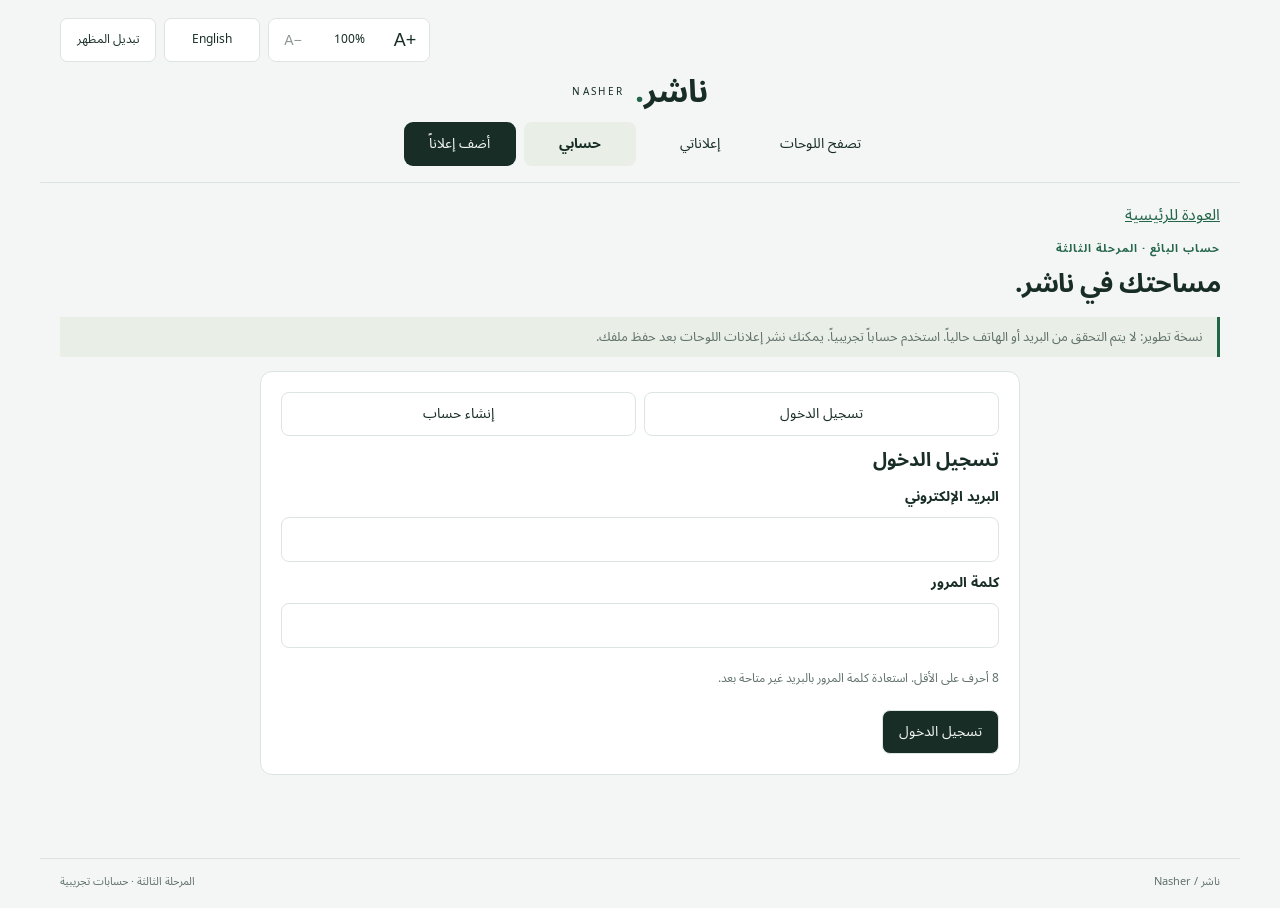
==== commit ac897d13: "Add files via upload" ====
--- a/account.html
+++ b/account.html
@@ -1,4 +1,4 @@
-<!doctype html><html lang="ar" dir="rtl"><head><meta charset="utf-8"><meta name="viewport" content="width=device-width,initial-scale=1"><meta name="robots" content="noindex,nofollow"><title>ناشر | حساب البائع</title><script defer src="config.js"></script><script defer src="assets/vendor/supabase-2.49.8.js"></script><script defer src="plate.js?v=12"></script><script defer src="commerce.js?v=11"></script><script defer src="seller-ads.js?v=11"></script><script defer src="accounts.js?v=13"></script><script src="theme-init.js?v=13"></script><script defer src="ui.js?v=13"></script><link rel="stylesheet" href="app.css?v=13"></head><body>
+<!doctype html><html lang="ar" dir="rtl"><head><meta charset="utf-8"><meta name="viewport" content="width=device-width,initial-scale=1"><meta name="robots" content="noindex,nofollow"><title>ناشر | حساب البائع</title><script defer src="config.js"></script><script defer src="assets/vendor/supabase-2.49.8.js"></script><script defer src="plate.js?v=14"></script><script defer src="commerce.js?v=11"></script><script defer src="seller-ads.js?v=14"></script><script defer src="accounts.js?v=15"></script><script src="theme-init.js?v=13"></script><script defer src="ui.js?v=13"></script><link rel="stylesheet" href="app.css?v=15"><script src="mobile.js?v=15" defer></script></head><body>
 <header><a class="brand" href="./"><strong>ناشر<span class="dot">.</span></strong><span>NASHER</span></a><nav class="market-nav"><a href="./" data-t="browse">تصفح اللوحات</a><a href="my-ads.html" data-t="myAds">إعلاناتي</a><a href="account.html" data-t="myAccount">حسابي</a><a href="admin.html" id="admin-nav" hidden data-t="admin">الإدارة</a><a class="post-link" href="post.html" data-t="post">أضف إعلاناً</a></nav><div class="actions"><button id="language">English</button><button id="theme" data-t="theme">تبديل المظهر</button></div></header>
 <main class="account-main"><a href="./" data-t="back">العودة للرئيسية</a><div class="eyebrow" data-t="badge">حساب البائع · المرحلة الثانية</div><h1 data-t="heading">مساحتك في ناشر.</h1><p class="notice" data-t="dev">نسخة تطوير: لا يتم التحقق من البريد أو الهاتف حالياً. استخدم حساباً تجريبياً. يمكنك نشر إعلانات اللوحات بعد حفظ ملفك.</p><p id="message" class="message" role="status" aria-live="polite"></p>
 <section id="auth" hidden class="account-card"><div class="actions"><button id="login-tab" data-t="login">تسجيل الدخول</button><button id="signup-tab" data-t="signup">إنشاء حساب</button></div><h2 id="auth-title"></h2><form id="auth-form"><label for="email" data-t="email">البريد الإلكتروني</label><input id="email" type="email" autocomplete="email" required maxlength="254" dir="ltr"><label for="password" data-t="password">كلمة المرور</label><input id="password" type="password" autocomplete="current-password" required minlength="8" maxlength="128" dir="ltr"><p class="small" data-t="passwordHint">8 أحرف على الأقل. استعادة كلمة المرور بالبريد غير متاحة بعد.</p><div id="confirm-wrap" hidden><label for="confirm" data-t="confirm">تأكيد كلمة المرور</label><input id="confirm" type="password" autocomplete="new-password" minlength="8" maxlength="128" dir="ltr"></div><div id="signup-call-wrap" hidden><label for="signup-call" data-t="callNumber">رقم المكالمات (إلزامي)</label><input id="signup-call" type="tel" dir="ltr" autocomplete="tel" placeholder="+971501234567" pattern="\+[1-9][0-9]{6,14}" maxlength="16"></div><button id="auth-submit" class="primary" type="submit"></button></form></section>
--- a/app.css
+++ b/app.css
@@ -144,3 +144,30 @@
 @media(max-width:700px){header,main,footer,.account-main{width:calc(100% - 24px);padding-inline:0}body .listing-grid,body .account-main .listing-grid{grid-template-columns:repeat(2,minmax(0,1fr))}body header>.actions{justify-self:center;justify-content:center}body header>.actions>button{min-width:0}body .filters>.actions{flex:2 1 0}body .filters>.actions button{width:auto;flex:1 1 0;min-width:0}body .advanced-filters{flex:1 1 0;min-width:0}body .advanced-filters>summary{width:100%}body .filters>label{flex:1 1 40%;min-width:0}body .filter-panel{width:auto;max-width:none}body .mobile-nav a{padding:.625rem .5rem;font-size:.8125rem}body .admin-tabs>button{flex-basis:40%}body .bulk-row>button{width:100%;margin-inline-end:0}body .text-size-tools>button{width:2.5rem;min-width:2.5rem}body .text-scale-label{min-width:3.5rem}}
 @media(max-width:420px){body .bulk-grid{grid-template-columns:1fr}body .filter-panel{gap:.75rem}body .contact-actions{flex-wrap:wrap}body .results-toolbar{gap:.5rem}}
 @media(max-width:359px){body .listing-grid,body .account-main .listing-grid{grid-template-columns:1fr}}
+
+/* Fix intrinsic image sizing, including Safari's flex/aspect-ratio minimums. */
+body .listing-grid>*,body .listing-card,body .card-body{min-width:0;max-width:100%}
+body .card-art{display:block;box-sizing:border-box;width:100%;max-width:100%;min-width:0;min-height:0;height:auto;aspect-ratio:auto!important;padding:12px 8px;flex:none;overflow:hidden;background:#fff!important}
+body .card-art>.generated-plate,body .detail-art>.generated-plate,body .bulk-preview>.generated-plate,body #plate-preview>.generated-plate{display:block;box-sizing:border-box;width:100%!important;max-width:100%!important;min-width:0;height:auto!important;object-fit:contain;position:static;margin:0}
+body .card-art>div{width:100%;max-width:100%;min-width:0}
+.nav-icon{width:24px;height:24px;flex:none;display:block}
+.mobile-sheet{display:none}.mobile-sheet[open]{display:block}
+.mobile-sheet{box-sizing:border-box;color:var(--ink);background:var(--card);border:1px solid var(--line);border-radius:18px 18px 0 0;inset:auto 0 0;margin:0;width:100%;max-width:none;max-height:85dvh;overflow:auto;padding:18px 16px calc(20px + env(safe-area-inset-bottom));box-shadow:0 -8px 32px #0002}
+.mobile-sheet::backdrop{background:#0006}.sheet-heading{display:flex;align-items:center;justify-content:space-between;gap:12px;margin-bottom:16px}.sheet-heading h2{margin:0;font-size:1rem}.account-menu-link{display:flex;align-items:center;gap:12px;color:var(--ink);padding:14px 10px;min-height:48px;text-decoration:none;border-top:1px solid var(--line)}
+body .mobile-sheet>.actions{display:grid;grid-template-columns:1fr 1fr;gap:12px}.mobile-sheet .text-size-tools{grid-column:1/-1;justify-content:center}.mobile-sheet .text-size-tools>button{flex:1}
+body .contact-actions .contact-icon{flex:0 0 56px!important;width:56px;min-width:56px;height:48px;min-height:48px;padding:10px;background:var(--card)!important;border:1px solid var(--line);border-radius:10px}
+body .contact-actions .call-icon{color:#16863e!important}body .contact-actions .whatsapp-icon{color:#25d366!important}.contact-icon .nav-icon{width:27px;height:27px}.seller-phone{display:flex;align-items:center;flex-wrap:wrap;gap:12px;margin:12px 0}.seller-phone bdi{font-size:1rem;direction:ltr;user-select:text}.seller-phone button{font-size:.875rem}
+@media(min-width:701px){body header>.actions{align-items:stretch}body header>.actions>button,body header .text-size-tools{height:2.75rem;min-height:2.75rem;box-sizing:border-box}body header .text-size-tools>button{height:100%;min-height:0;padding-block:0}body header .text-scale-label{height:100%}}
+@media(max-width:700px){
+ body{font-size:.875rem;padding-bottom:calc(var(--mobile-nav-height,76px) + 12px)}
+ body header>.market-nav,body header>.market-nav:has(#admin-nav:not([hidden])){display:none!important}body header>.brand{grid-row:1;margin:0}body header{padding-block:12px;gap:0}
+ body .listing-grid,body .account-main .listing-grid{grid-template-columns:repeat(2,minmax(0,1fr));gap:10px;align-items:stretch}
+ body .card-art{padding:10px 6px}body .card-body{padding:9px;gap:0}body .card-body h2{font-size:.875rem;line-height:1.45;overflow-wrap:anywhere}body .card-body .price{min-height:0;font-size:1rem;line-height:1.4;margin:4px 0;overflow-wrap:anywhere}body .card-body .tags:empty{display:none}body .card-body .tags{min-height:0}body .card-body .meta{font-size:.75rem;line-height:1.4;padding-top:8px}body .tag,body .price del{font-size:.75rem}
+ body h1,body .market-top h1,body .account-main h1,body .detail-body h1{font-size:1.25rem;letter-spacing:normal}body h2,body .live-preview h2{font-size:1rem}body p,body label,body .filters label,body .edit-grid label,body .admin-grid label,body .account-card label,body .result-count{font-size:.875rem}body .meta,body .draft-note,body footer,body .notice,body .eyebrow{font-size:.75rem}
+ body input:not([type=checkbox]):not([type=radio]),body select,body textarea{font-size:1rem;min-height:44px}
+ body .mobile-nav{display:grid;grid-template-columns:repeat(5,minmax(0,1fr));gap:2px;padding:6px 6px calc(6px + env(safe-area-inset-bottom));align-items:stretch}
+ body .mobile-nav>a,body .mobile-nav>button{display:flex;flex-direction:column;gap:4px;justify-content:center;align-items:center;min-width:0;min-height:54px;width:100%;margin:0;padding:5px 2px;border:0;border-radius:8px;color:var(--ink);background:transparent;font:inherit;text-decoration:none;line-height:1.2}
+ body .mobile-nav .nav-label{font-size:.75rem;overflow-wrap:anywhere}body .mobile-nav [aria-current=page],body .mobile-nav [aria-expanded=true]{background:var(--soft);color:var(--ink);font-weight:700}body .mobile-nav .nav-icon{width:22px;height:22px}
+ body .detail-body #contacts:not(:empty){width:auto;gap:12px;padding:10px;justify-content:center;flex-wrap:wrap;bottom:calc(var(--mobile-nav-height,76px) + 8px);max-height:25dvh;overflow:auto}body .detail-body{padding-bottom:100px}
+ body .filter-panel{bottom:calc(var(--mobile-nav-height,76px) + 8px);max-height:65dvh}body .results-toolbar{gap:8px}body .results-toolbar select{min-width:0;width:100%}body .results-toolbar label{min-width:0;max-width:65%}
+}
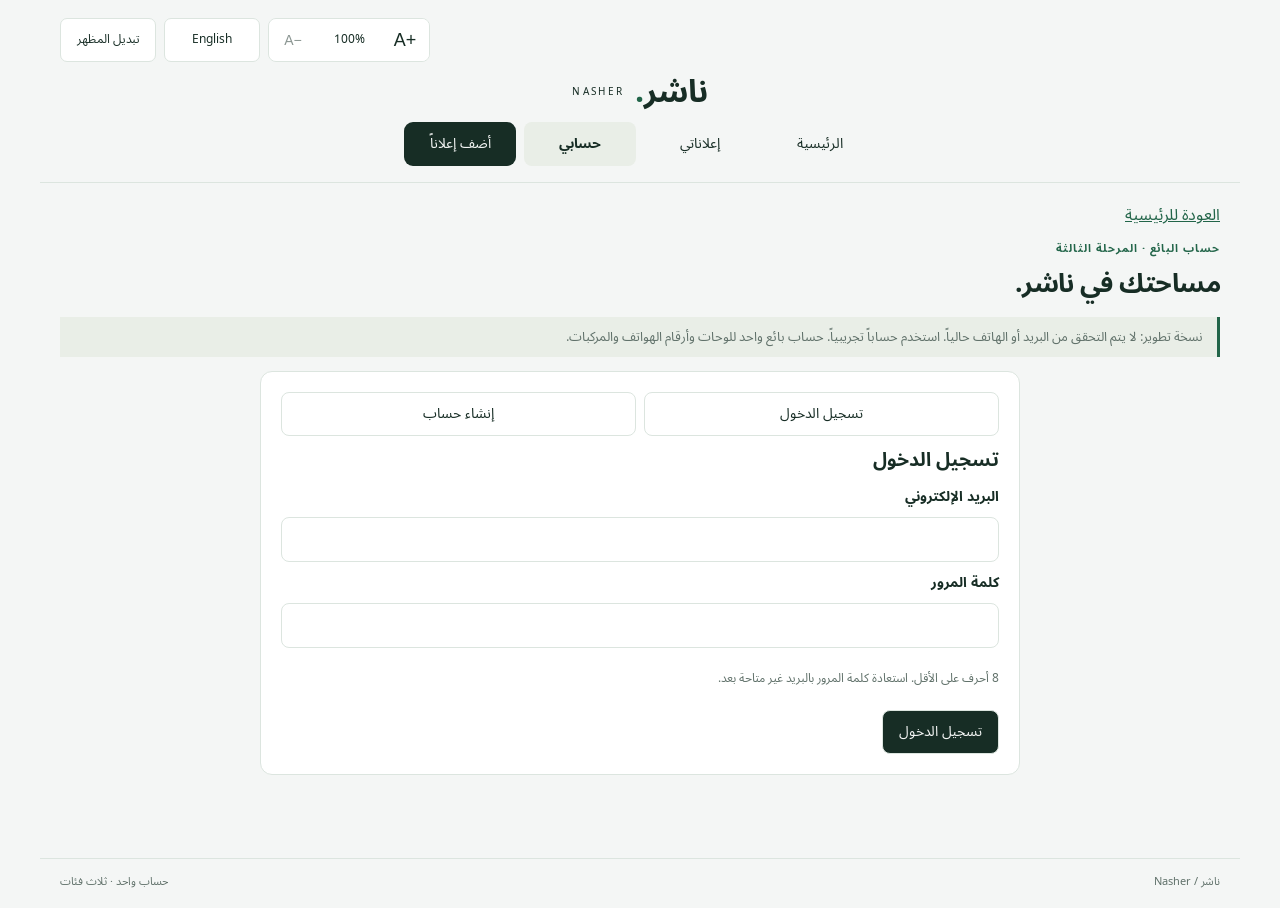
==== commit 2b778ebd: "Add files via upload" ====
--- a/account.html
+++ b/account.html
@@ -1,5 +1,5 @@
-<!doctype html><html lang="ar" dir="rtl"><head><meta charset="utf-8"><meta name="viewport" content="width=device-width,initial-scale=1"><meta name="robots" content="noindex,nofollow"><title>ناشر | حساب البائع</title><script defer src="config.js"></script><script defer src="assets/vendor/supabase-2.49.8.js"></script><script defer src="plate.js?v=14"></script><script defer src="commerce.js?v=11"></script><script defer src="seller-ads.js?v=14"></script><script defer src="accounts.js?v=15"></script><script src="theme-init.js?v=13"></script><script defer src="ui.js?v=13"></script><link rel="stylesheet" href="app.css?v=15"><script src="mobile.js?v=15" defer></script></head><body>
-<header><a class="brand" href="./"><strong>ناشر<span class="dot">.</span></strong><span>NASHER</span></a><nav class="market-nav"><a href="./" data-t="browse">تصفح اللوحات</a><a href="my-ads.html" data-t="myAds">إعلاناتي</a><a href="account.html" data-t="myAccount">حسابي</a><a href="admin.html" id="admin-nav" hidden data-t="admin">الإدارة</a><a class="post-link" href="post.html" data-t="post">أضف إعلاناً</a></nav><div class="actions"><button id="language">English</button><button id="theme" data-t="theme">تبديل المظهر</button></div></header>
+<!doctype html><html lang="ar" dir="rtl"><head><meta charset="utf-8"><meta name="viewport" content="width=device-width,initial-scale=1"><meta name="robots" content="noindex,nofollow"><title>ناشر | حساب البائع</title><script defer src="config.js"></script><script defer src="assets/vendor/supabase-2.49.8.js"></script><script defer src="plate.js?v=14"></script><script defer src="commerce.js?v=11"></script><script defer src="seller-ads.js?v=16"></script><script defer src="accounts.js?v=16"></script><script src="theme-init.js?v=13"></script><script defer src="ui.js?v=16"></script><link rel="stylesheet" href="app.css?v=16"><script src="mobile.js?v=16" defer></script><link rel="stylesheet" href="marketplace.css?v=16"></head><body>
+<header><a class="brand" href="./"><strong>ناشر<span class="dot">.</span></strong><span>NASHER</span></a><nav class="market-nav"><a href="./" data-t="browse">تصفح اللوحات</a><a href="my-ads.html" data-t="myAds">إعلاناتي</a><a href="account.html" data-t="myAccount">حسابي</a><a href="admin.html" id="admin-nav" hidden data-t="admin">الإدارة</a><a class="post-link" href="choose-post.html" data-t="post">أضف إعلاناً</a></nav><div class="actions"><button id="language">English</button><button id="theme" data-t="theme">تبديل المظهر</button></div></header>
 <main class="account-main"><a href="./" data-t="back">العودة للرئيسية</a><div class="eyebrow" data-t="badge">حساب البائع · المرحلة الثانية</div><h1 data-t="heading">مساحتك في ناشر.</h1><p class="notice" data-t="dev">نسخة تطوير: لا يتم التحقق من البريد أو الهاتف حالياً. استخدم حساباً تجريبياً. يمكنك نشر إعلانات اللوحات بعد حفظ ملفك.</p><p id="message" class="message" role="status" aria-live="polite"></p>
 <section id="auth" hidden class="account-card"><div class="actions"><button id="login-tab" data-t="login">تسجيل الدخول</button><button id="signup-tab" data-t="signup">إنشاء حساب</button></div><h2 id="auth-title"></h2><form id="auth-form"><label for="email" data-t="email">البريد الإلكتروني</label><input id="email" type="email" autocomplete="email" required maxlength="254" dir="ltr"><label for="password" data-t="password">كلمة المرور</label><input id="password" type="password" autocomplete="current-password" required minlength="8" maxlength="128" dir="ltr"><p class="small" data-t="passwordHint">8 أحرف على الأقل. استعادة كلمة المرور بالبريد غير متاحة بعد.</p><div id="confirm-wrap" hidden><label for="confirm" data-t="confirm">تأكيد كلمة المرور</label><input id="confirm" type="password" autocomplete="new-password" minlength="8" maxlength="128" dir="ltr"></div><div id="signup-call-wrap" hidden><label for="signup-call" data-t="callNumber">رقم المكالمات (إلزامي)</label><input id="signup-call" type="tel" dir="ltr" autocomplete="tel" placeholder="+971501234567" pattern="\+[1-9][0-9]{6,14}" maxlength="16"></div><button id="auth-submit" class="primary" type="submit"></button></form></section>
 <section id="editor" class="account-card" hidden><div class="account-bar"><h2 data-t="profile">ملف البائع</h2><button id="logout" data-t="logout">تسجيل الخروج</button></div><p id="identity" dir="ltr"></p><p class="small" data-t="unverified">البريد وأرقام الاتصال غير متحقق منها.</p><form id="profile-form"><label for="display-name" data-t="name">الاسم الظاهر للعامة</label><input id="display-name" required minlength="2" maxlength="80" autocomplete="nickname"><label for="account-type" data-t="type">نوع الحساب</label><select id="account-type"><option value="individual" data-t="individual">فرد</option><option value="business" data-t="business">شركة / تاجر</option></select><div id="business-wrap" hidden><label for="business-name" data-t="businessName">اسم الشركة / النشاط</label><input id="business-name" minlength="2" maxlength="120" autocomplete="organization"></div><label for="call-number" data-t="callNumber">رقم المكالمات (اختياري)</label><input id="call-number" required type="tel" dir="ltr" placeholder="+971501234567" autocomplete="tel" pattern="\+[1-9][0-9]{6,14}"><label for="whatsapp-number" data-t="whatsappNumber">رقم واتساب (اختياري)</label><input id="whatsapp-number" type="tel" dir="ltr" placeholder="+447700900123" pattern="\+[1-9][0-9]{6,14}"><p class="small" data-t="phoneHint">أي دولة: ابدأ بـ + ورمز الدولة، دون مسافات. اترك الحقل فارغاً لتعطيل وسيلة الاتصال.</p><label class="choice"><input id="published" type="checkbox"><span data-t="publish">إظهار ملفي للعامة وإتاحة وسائل الاتصال المدخلة وفق إعدادات الموقع</span></label><p class="small" data-t="privacy">البريد الإلكتروني لا يظهر في الملف العام. نشر الملف اختياري في هذه المرحلة.</p><button id="save" type="submit" class="primary" data-t="save">حفظ الملف</button> <a id="public-link" hidden data-t="view">عرض الملف العام</a></form></section>
--- a/marketplace.css
+++ b/marketplace.css
@@ -0,0 +1,2 @@
+.hub-intro{padding:1.5rem 0}.hub-intro h1{max-width:28ch}.module-grid{display:grid;grid-template-columns:repeat(3,minmax(0,1fr));gap:1rem;margin:1.5rem 0 2rem}.module-card{display:flex;flex-direction:column;padding:1.5rem;border:1px solid var(--line,#dce3df);border-radius:18px;background:var(--card,#fff);color:inherit;text-decoration:none;gap:.5rem}.module-card strong{font-size:1.3rem}.module-symbol{font-size:2rem}.section-heading{display:flex;align-items:center;justify-content:space-between;gap:1rem;margin-top:2rem}.market-controls,.market-form{display:grid;grid-template-columns:repeat(3,minmax(0,1fr));gap:1rem;margin:1rem 0}.market-controls label,.market-form label{display:flex;flex-direction:column;gap:.4rem;min-width:0}.market-controls input,.market-controls select,.market-form input,.market-form select,.market-form textarea{width:100%;min-width:0;max-width:100%;box-sizing:border-box}.market-form{max-width:900px}.market-form .wide{grid-column:1/-1}.market-form .choice{flex-direction:row;align-items:center}.market-form .choice input{width:auto}.number-art{min-height:80px;background:#fff;color:#172f27;padding:1rem;text-align:center;display:flex;flex-direction:column;justify-content:center;gap:.5rem}.number-art strong{font-size:clamp(1rem,2.2vw,1.8rem);white-space:nowrap;direction:ltr}.vehicle-art{background:#fff;aspect-ratio:4/3;display:block;overflow:hidden}.vehicle-art img{width:100%;height:100%;object-fit:cover}.module-badge{font-size:.75rem;color:var(--muted,#64736d)}.market-gallery{display:grid;grid-template-columns:repeat(3,minmax(0,1fr));gap:.75rem}.market-gallery img{width:100%;aspect-ratio:4/3;object-fit:contain;background:#fff;border-radius:12px}.market-detail{max-width:850px;margin:auto}.market-detail>h1{margin-top:1rem}.market-detail .number-art{border-radius:16px;padding:2rem}.market-detail .number-art strong{font-size:2rem}.market-facts{display:grid;grid-template-columns:repeat(3,minmax(0,1fr));gap:1rem}.market-facts div{border-bottom:1px solid var(--line,#ddd);padding:.75rem 0}.market-facts dt{font-size:.85rem;color:var(--muted,#666)}.market-facts dd{margin:0;font-weight:600}.market-description{white-space:pre-wrap}.market-message{padding:1rem;background:var(--soft,#edf3ef);border-radius:12px}.market-contact{display:flex;gap:.5rem;align-items:center;margin-top:1rem}.market-actions{display:flex;gap:.5rem;flex-wrap:wrap;margin-top:1rem}.market-actions>*{flex:1;min-width:80px}.market-admin{border-top:1px solid var(--line,#ddd);margin-top:2rem;padding-top:1rem}.market-admin table{width:100%;border-collapse:collapse}.market-admin td,.market-admin th{padding:.5rem;text-align:start}.market-admin .scroll-table{overflow-x:auto}.market-photo-choice{display:flex;gap:.5rem;align-items:center}.market-photo-choice img{width:90px;height:65px;object-fit:cover}.market-review{border:1px solid var(--line,#ddd);padding:1rem;margin:1rem 0;border-radius:12px}.module-card[aria-disabled=true]{opacity:.6}.market-form button{min-height:44px}.market-tabs{display:flex;gap:.5rem;flex-wrap:wrap}.market-tabs a{padding:.5rem .8rem;border:1px solid var(--line,#ddd);border-radius:12px;text-decoration:none;color:inherit}.market-tabs [aria-current]{background:var(--soft,#eaf1ec)}
+@media(max-width:700px){.module-grid{grid-template-columns:1fr;gap:.65rem}.module-card{padding:1rem;display:grid;grid-template-columns:auto 1fr;column-gap:1rem}.module-card small{grid-column:2}.module-symbol{grid-row:1/3}.market-controls,.market-form{grid-template-columns:repeat(2,minmax(0,1fr));gap:.6rem}.market-form input,.market-form select,.market-form textarea{font-size:16px}.market-form .wide{grid-column:1/-1}.market-gallery{grid-template-columns:repeat(2,minmax(0,1fr))}.market-facts{grid-template-columns:repeat(2,minmax(0,1fr))}.market-detail .number-art strong{font-size:1.5rem}.hub-intro{padding:.5rem 0}.market-controls button{min-height:44px}.market-admin .market-form{grid-template-columns:1fr}.market-actions button{font-size:.85rem}}
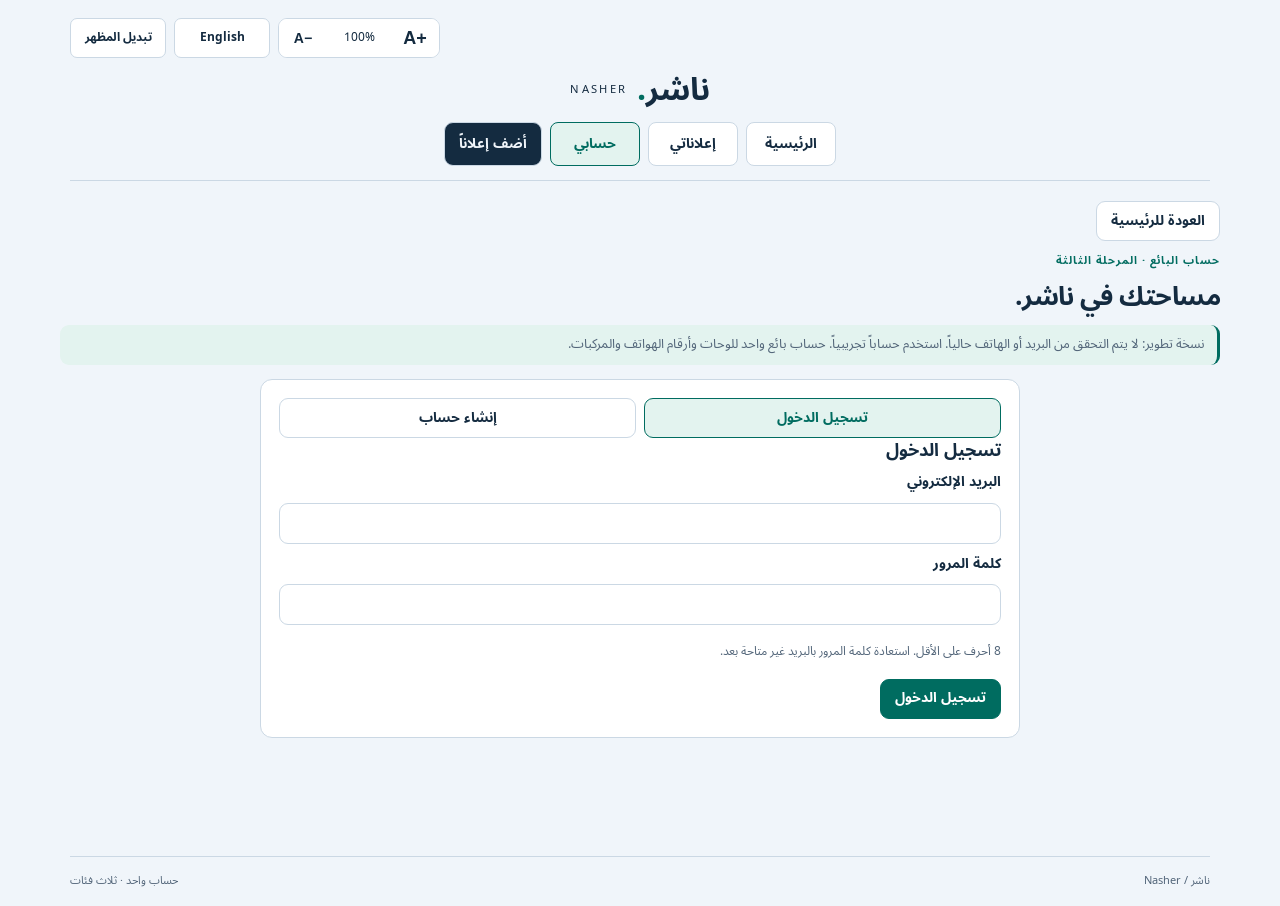
==== commit b0e822b3: "Add files via upload" ====
--- a/account.html
+++ b/account.html
@@ -1,4 +1,4 @@
-<!doctype html><html lang="ar" dir="rtl"><head><meta charset="utf-8"><meta name="viewport" content="width=device-width,initial-scale=1"><meta name="robots" content="noindex,nofollow"><title>ناشر | حساب البائع</title><script defer src="config.js"></script><script defer src="assets/vendor/supabase-2.49.8.js"></script><script defer src="plate.js?v=14"></script><script defer src="commerce.js?v=11"></script><script defer src="seller-ads.js?v=16"></script><script defer src="accounts.js?v=16"></script><script src="theme-init.js?v=13"></script><script defer src="ui.js?v=16"></script><link rel="stylesheet" href="app.css?v=16"><script src="mobile.js?v=16" defer></script><link rel="stylesheet" href="marketplace.css?v=16"></head><body>
+<!doctype html><html lang="ar" dir="rtl"><head><meta charset="utf-8"><meta name="viewport" content="width=device-width,initial-scale=1"><meta name="robots" content="noindex,nofollow"><title>ناشر | حساب البائع</title><script defer src="config.js"></script><script defer src="assets/vendor/supabase-2.49.8.js"></script><script defer src="plate.js?v=14"></script><script defer src="commerce.js?v=11"></script><script defer src="seller-ads.js?v=16"></script><script defer src="accounts.js?v=16"></script><script src="theme-init.js?v=13"></script><script defer src="ui.js?v=18"></script><link rel="stylesheet" href="app.css?v=16"><script src="mobile.js?v=16" defer></script><link rel="stylesheet" href="marketplace.css?v=17"><link rel="stylesheet" href="design.css?v=18"><script defer src="design.js?v=18"></script></head><body>
 <header><a class="brand" href="./"><strong>ناشر<span class="dot">.</span></strong><span>NASHER</span></a><nav class="market-nav"><a href="./" data-t="browse">تصفح اللوحات</a><a href="my-ads.html" data-t="myAds">إعلاناتي</a><a href="account.html" data-t="myAccount">حسابي</a><a href="admin.html" id="admin-nav" hidden data-t="admin">الإدارة</a><a class="post-link" href="choose-post.html" data-t="post">أضف إعلاناً</a></nav><div class="actions"><button id="language">English</button><button id="theme" data-t="theme">تبديل المظهر</button></div></header>
 <main class="account-main"><a href="./" data-t="back">العودة للرئيسية</a><div class="eyebrow" data-t="badge">حساب البائع · المرحلة الثانية</div><h1 data-t="heading">مساحتك في ناشر.</h1><p class="notice" data-t="dev">نسخة تطوير: لا يتم التحقق من البريد أو الهاتف حالياً. استخدم حساباً تجريبياً. يمكنك نشر إعلانات اللوحات بعد حفظ ملفك.</p><p id="message" class="message" role="status" aria-live="polite"></p>
 <section id="auth" hidden class="account-card"><div class="actions"><button id="login-tab" data-t="login">تسجيل الدخول</button><button id="signup-tab" data-t="signup">إنشاء حساب</button></div><h2 id="auth-title"></h2><form id="auth-form"><label for="email" data-t="email">البريد الإلكتروني</label><input id="email" type="email" autocomplete="email" required maxlength="254" dir="ltr"><label for="password" data-t="password">كلمة المرور</label><input id="password" type="password" autocomplete="current-password" required minlength="8" maxlength="128" dir="ltr"><p class="small" data-t="passwordHint">8 أحرف على الأقل. استعادة كلمة المرور بالبريد غير متاحة بعد.</p><div id="confirm-wrap" hidden><label for="confirm" data-t="confirm">تأكيد كلمة المرور</label><input id="confirm" type="password" autocomplete="new-password" minlength="8" maxlength="128" dir="ltr"></div><div id="signup-call-wrap" hidden><label for="signup-call" data-t="callNumber">رقم المكالمات (إلزامي)</label><input id="signup-call" type="tel" dir="ltr" autocomplete="tel" placeholder="+971501234567" pattern="\+[1-9][0-9]{6,14}" maxlength="16"></div><button id="auth-submit" class="primary" type="submit"></button></form></section>
--- a/marketplace.css
+++ b/marketplace.css
@@ -1,2 +1,15 @@
 .hub-intro{padding:1.5rem 0}.hub-intro h1{max-width:28ch}.module-grid{display:grid;grid-template-columns:repeat(3,minmax(0,1fr));gap:1rem;margin:1.5rem 0 2rem}.module-card{display:flex;flex-direction:column;padding:1.5rem;border:1px solid var(--line,#dce3df);border-radius:18px;background:var(--card,#fff);color:inherit;text-decoration:none;gap:.5rem}.module-card strong{font-size:1.3rem}.module-symbol{font-size:2rem}.section-heading{display:flex;align-items:center;justify-content:space-between;gap:1rem;margin-top:2rem}.market-controls,.market-form{display:grid;grid-template-columns:repeat(3,minmax(0,1fr));gap:1rem;margin:1rem 0}.market-controls label,.market-form label{display:flex;flex-direction:column;gap:.4rem;min-width:0}.market-controls input,.market-controls select,.market-form input,.market-form select,.market-form textarea{width:100%;min-width:0;max-width:100%;box-sizing:border-box}.market-form{max-width:900px}.market-form .wide{grid-column:1/-1}.market-form .choice{flex-direction:row;align-items:center}.market-form .choice input{width:auto}.number-art{min-height:80px;background:#fff;color:#172f27;padding:1rem;text-align:center;display:flex;flex-direction:column;justify-content:center;gap:.5rem}.number-art strong{font-size:clamp(1rem,2.2vw,1.8rem);white-space:nowrap;direction:ltr}.vehicle-art{background:#fff;aspect-ratio:4/3;display:block;overflow:hidden}.vehicle-art img{width:100%;height:100%;object-fit:cover}.module-badge{font-size:.75rem;color:var(--muted,#64736d)}.market-gallery{display:grid;grid-template-columns:repeat(3,minmax(0,1fr));gap:.75rem}.market-gallery img{width:100%;aspect-ratio:4/3;object-fit:contain;background:#fff;border-radius:12px}.market-detail{max-width:850px;margin:auto}.market-detail>h1{margin-top:1rem}.market-detail .number-art{border-radius:16px;padding:2rem}.market-detail .number-art strong{font-size:2rem}.market-facts{display:grid;grid-template-columns:repeat(3,minmax(0,1fr));gap:1rem}.market-facts div{border-bottom:1px solid var(--line,#ddd);padding:.75rem 0}.market-facts dt{font-size:.85rem;color:var(--muted,#666)}.market-facts dd{margin:0;font-weight:600}.market-description{white-space:pre-wrap}.market-message{padding:1rem;background:var(--soft,#edf3ef);border-radius:12px}.market-contact{display:flex;gap:.5rem;align-items:center;margin-top:1rem}.market-actions{display:flex;gap:.5rem;flex-wrap:wrap;margin-top:1rem}.market-actions>*{flex:1;min-width:80px}.market-admin{border-top:1px solid var(--line,#ddd);margin-top:2rem;padding-top:1rem}.market-admin table{width:100%;border-collapse:collapse}.market-admin td,.market-admin th{padding:.5rem;text-align:start}.market-admin .scroll-table{overflow-x:auto}.market-photo-choice{display:flex;gap:.5rem;align-items:center}.market-photo-choice img{width:90px;height:65px;object-fit:cover}.market-review{border:1px solid var(--line,#ddd);padding:1rem;margin:1rem 0;border-radius:12px}.module-card[aria-disabled=true]{opacity:.6}.market-form button{min-height:44px}.market-tabs{display:flex;gap:.5rem;flex-wrap:wrap}.market-tabs a{padding:.5rem .8rem;border:1px solid var(--line,#ddd);border-radius:12px;text-decoration:none;color:inherit}.market-tabs [aria-current]{background:var(--soft,#eaf1ec)}
 @media(max-width:700px){.module-grid{grid-template-columns:1fr;gap:.65rem}.module-card{padding:1rem;display:grid;grid-template-columns:auto 1fr;column-gap:1rem}.module-card small{grid-column:2}.module-symbol{grid-row:1/3}.market-controls,.market-form{grid-template-columns:repeat(2,minmax(0,1fr));gap:.6rem}.market-form input,.market-form select,.market-form textarea{font-size:16px}.market-form .wide{grid-column:1/-1}.market-gallery{grid-template-columns:repeat(2,minmax(0,1fr))}.market-facts{grid-template-columns:repeat(2,minmax(0,1fr))}.market-detail .number-art strong{font-size:1.5rem}.hub-intro{padding:.5rem 0}.market-controls button{min-height:44px}.market-admin .market-form{grid-template-columns:1fr}.market-actions button{font-size:.85rem}}
+
+/* Keep long user-entered model names and action groups within narrow cards. */
+.market-detail,.market-review,.market-facts>div,.listing-card,.card-body{min-width:0}
+.market-detail h1,.market-description,.market-facts dd,.market-review h4{overflow-wrap:anywhere}
+.market-contact{flex-wrap:wrap}.market-photo-choice input[type=checkbox]{width:auto;flex:0 0 auto}
+.market-actions>*{box-sizing:border-box;text-align:center;display:flex;align-items:center;justify-content:center}
+.card-body h2 a{color:inherit;text-decoration:none}.card-body h2 a:hover{text-decoration:underline}
+.market-admin .market-form input[type=checkbox]{width:auto;align-self:flex-start}
+
+.market-form input:not([type=checkbox]):not([type=radio]),.market-controls input,.market-form textarea{height:auto;min-height:44px;padding:10px 12px;font:inherit;color:var(--ink);background:var(--card);border:1px solid var(--line);border-radius:10px}
+.market-form textarea{min-height:8rem;resize:vertical}.market-form input[type=file]{white-space:normal}
+.market-form input[type=checkbox]{width:18px;height:18px;min-height:18px}
+@media(max-width:700px){.market-form input:not([type=checkbox]):not([type=radio]),.market-controls input,.market-form textarea{font-size:1rem}}
--- a/design.css
+++ b/design.css
@@ -0,0 +1,78 @@
+/* Nasher 18: shared compact interface tokens and controls. Loaded last. */
+:root{--bg:#f0f5fa;--card:#fff;--ink:#142b40;--muted:#526579;--line:#cbd8e4;--accent:#006c60;--soft:#e3f3ef;--danger:#b42335;--danger-soft:#fff0f2;--warning:#8a5100;--warning-soft:#fff3d6;--focus:#1677d2;--radius:12px;--control:40px}
+html[data-theme=dark] body,body.dark{--bg:#101b2b;--card:#192a3e;--ink:#f0f6ff;--muted:#b4c7dc;--line:#3b526b;--accent:#63dec5;--soft:#163e3d;--danger:#ffb6be;--danger-soft:#482432;--warning:#ffd187;--warning-soft:#493a22;--focus:#8bc6ff}
+body{background:var(--bg);color:var(--ink);line-height:1.5;font-size:.9375rem}
+body header,body main,body footer{width:calc(100% - 48px);max-width:1140px;padding-inline:0}
+body header{padding-block:18px 14px;gap:12px;border-color:var(--line)}
+body main{padding-block:20px 28px;min-width:0}body footer{padding-block:16px;gap:12px}
+body header .brand{justify-content:center;gap:9px}body header .brand strong{font-size:2rem}body header .brand>span{font-size:.7rem}
+body h1{font-size:clamp(1.45rem,3vw,2.15rem);line-height:1.25;letter-spacing:-.025em;margin:0 0 12px}
+body h2{font-size:1.125rem;line-height:1.35;margin:0 0 10px}body h3{font-size:1rem;margin:0 0 8px}
+body p{margin:8px 0;color:var(--muted)}body label{font-size:.875rem;line-height:1.45}
+body button,body .ui-button,body summary{box-sizing:border-box;display:inline-flex;align-items:center;justify-content:center;gap:8px;min-height:var(--control);padding:9px 14px;border:1px solid var(--line);border-radius:9px;background:var(--card);color:var(--ink);font:inherit;font-size:.875rem;font-weight:600;line-height:1.35;text-align:center;text-decoration:none;white-space:normal;cursor:pointer;transition:background .15s,border-color .15s,box-shadow .15s}
+body button:hover,body .ui-button:hover,body summary:hover{background:var(--soft);border-color:var(--accent);text-decoration:none}
+body :is(button,a,input,select,textarea,summary):focus-visible{outline:3px solid var(--focus);outline-offset:3px}
+body button:disabled,body [aria-disabled=true]{opacity:.5;cursor:not-allowed;box-shadow:none}
+body :is(button,.ui-button).primary,body :is(button,.ui-button)[data-tone=primary]{background:#006c60;border-color:#006c60;color:#fff}
+body :is(button,.ui-button).primary:hover,body :is(button,.ui-button)[data-tone=primary]:hover{background:#00554d;border-color:#00554d}
+body :is(button,.ui-button)[data-tone=danger]{color:var(--danger);background:var(--danger-soft);border-color:var(--danger)}
+body :is(button,.ui-button)[data-tone=warning]{color:var(--warning);background:var(--warning-soft);border-color:var(--warning)}
+body :is(button,.ui-button)[aria-pressed=true],body .ui-button[aria-current=page]{background:var(--soft);border-color:var(--accent);color:var(--accent)}
+body input:not([type=checkbox]):not([type=radio]),body select,body textarea{box-sizing:border-box;width:100%;min-width:0;max-width:100%;height:auto;min-height:var(--control);padding:9px 12px;border:1px solid var(--line);border-radius:9px;background:var(--card);color:var(--ink);font:inherit;font-size:.9375rem;line-height:1.4}
+body textarea{min-height:110px;resize:vertical}body input[type=checkbox],body input[type=radio]{width:18px!important;height:18px;min-height:18px;flex-shrink:0;accent-color:#007f70}
+body input:disabled,body select:disabled{opacity:.65;background:var(--bg)}body input:read-only{background:var(--bg)}
+body .market-nav,body .market-tabs,body .actions,body .status-tabs,body .admin-tabs{gap:8px;align-items:center}
+body header .market-nav .ui-button{padding:8px 14px;min-width:90px}
+body .market-controls,body .market-form,body .edit-grid,body .admin-grid{gap:12px;margin:12px 0;align-items:start}
+body .market-controls{padding:14px;border:1px solid var(--line);border-radius:var(--radius);background:var(--card);align-items:end}
+body .market-controls>button{width:100%}body .market-form label,body .market-controls label{gap:5px}
+body .market-form{padding:18px;border:1px solid var(--line);border-radius:var(--radius);background:var(--card)}
+body .market-form .choice{padding:8px 0}body .market-form>button[type=submit]{grid-column:1/-1;width:100%;max-width:360px;justify-self:end}
+body .market-form .wide{min-width:0}body .market-photo-choice{flex-direction:row;flex-wrap:wrap}
+body .account-card,body .admin-panel,body .market-review,body .live-preview,body .detail-body{padding:18px;border-radius:var(--radius);border-color:var(--line)}
+body .market-review{background:var(--card)}body .market-review .market-form{padding:0;border:0;margin:10px 0}
+body .hub-intro{padding:18px 22px;border:1px solid var(--line);border-inline-start:5px solid #008a79;border-radius:var(--radius);background:linear-gradient(115deg,var(--card),var(--soft));margin-bottom:14px}
+body .hub-intro h1{max-width:none}body .hub-intro p{max-width:65ch;margin-bottom:0}
+body .module-grid{gap:12px;margin:14px 0 22px}body .module-card{padding:18px;border-radius:var(--radius);border-top:4px solid #008a79;box-shadow:0 3px 12px #142b4008;min-height:100px;gap:5px}
+body .module-card:nth-child(2){border-top-color:#7a50d7}body .module-card:nth-child(3){border-top-color:#1677d2}
+body .module-card strong{font-size:1.125rem}body .module-card small{font-size:.8125rem;color:var(--muted)}body .module-symbol{color:var(--accent);font-size:1.6rem}
+body .module-card:nth-child(2) .module-symbol{color:#9a72ed}body .module-card:nth-child(3) .module-symbol{color:#388de3}
+body .section-heading{margin:20px 0 10px;gap:10px}body .section-heading h2{margin:0}
+body .listing-grid{gap:12px;align-items:stretch}body .listing-card{min-width:0;border:1px solid var(--line);border-radius:var(--radius);background:var(--card);box-shadow:0 2px 6px #142b4007;overflow:hidden}
+body .card-body{padding:10px;gap:6px;display:flex;flex-direction:column;justify-content:flex-start}
+body .card-body h2{font-size:.9375rem;line-height:1.35;margin:0;overflow-wrap:anywhere}
+body .card-body h2 .ui-button{width:100%;min-height:36px;padding:6px 8px;font-size:inherit;font-weight:600;background:var(--soft);border-color:transparent}
+body .card-body .price{font-size:1.0625rem;min-height:0;margin:2px 0;line-height:1.4;overflow-wrap:anywhere}
+body .card-body .meta{margin:0;padding-top:3px;font-size:.75rem}body .card-body .tags{min-height:0;margin:0}
+body .card-art,body .number-art,body .vehicle-art,body .detail-art,body .bulk-preview,body #plate-preview{background:#fff!important;min-width:0;max-width:100%}
+body .card-art{padding:10px 7px}body .card-art img,body .card-art svg{max-width:100%;height:auto;object-fit:contain}
+body .number-art{padding:12px 6px;min-height:74px;gap:3px}body .number-art strong{font-size:clamp(.875rem,1.65vw,1.4rem)}
+body .vehicle-art img{display:block}body .module-badge{font-size:.75rem;font-weight:600;color:var(--accent)}
+body .tag{font-size:.75rem;padding:3px 7px;border-radius:6px}body .market-actions,body .card-actions{gap:6px;margin-top:6px;display:flex;flex-wrap:wrap}
+body .market-actions>*,body .card-actions>*{flex:1 1 80px;min-width:0;min-height:38px;padding:8px;font-size:.8125rem}
+body .market-detail{padding:18px;border:1px solid var(--line);border-radius:var(--radius);background:var(--card)}
+body .market-detail .vehicle-art{max-height:460px;aspect-ratio:16/9}body .market-detail .vehicle-art img{object-fit:contain}
+body .market-facts{gap:10px;margin:14px 0}body .market-facts div{padding:8px 0}body .market-gallery{gap:10px}
+body .market-description{line-height:1.6}body .market-message,body .notice{padding:10px 12px;border-radius:9px;margin:10px 0}
+body .pager{gap:12px;margin-top:18px}body .pager button{min-width:90px}body .text-size-tools{border-radius:9px;overflow:hidden}
+body header .actions>button,body header .text-size-tools{height:40px;min-height:40px}body .text-size-tools>button{min-height:0;height:100%;padding:6px 10px}
+body .contact-icon{border-radius:10px}body .contact-icon.call-icon{background:#e8f7ee!important;color:#117237!important}body .contact-icon.whatsapp-icon{background:#e2f8e9!important;color:#12863d!important}
+body .filters>button,body .advanced-filters>summary{min-height:40px;padding:9px 14px}
+@media(min-width:1000px){body .listing-grid{grid-template-columns:repeat(5,minmax(0,1fr))}}
+@media(max-width:700px){
+ :root{--control:44px}body header,body main,body footer{width:calc(100% - 24px)}body header{padding-block:12px}body main{padding-top:14px}body h1{font-size:1.35rem}
+ body input:not([type=checkbox]):not([type=radio]),body select,body textarea{font-size:max(16px,1rem)!important}
+ body .module-grid{gap:8px;margin-block:12px 18px}body .module-card{padding:12px;min-height:80px}body .hub-intro{padding:14px}
+ body .market-controls,body .market-form{padding:12px;gap:10px;grid-template-columns:repeat(2,minmax(0,1fr))}
+ body .market-admin .market-form{grid-template-columns:1fr}body .market-form>button[type=submit]{max-width:none}
+ body .listing-grid{grid-template-columns:repeat(2,minmax(0,1fr));gap:8px}body .card-body{padding:8px;gap:5px}body .card-body h2{font-size:.875rem}
+ body .card-body h2 .ui-button{font-size:.8125rem;min-height:40px}body .card-body .price{font-size:.9375rem}
+ body .card-art{padding:9px 5px}body .market-actions>*,body .card-actions>*{min-height:44px;font-size:.8125rem}
+ body .market-detail,body .account-card,body .admin-panel,body .market-review{padding:12px}body .market-tabs .ui-button{flex:1 1 auto;padding:8px 10px}
+ body .mobile-nav{background:var(--card);border-top:1px solid var(--line)}body .mobile-nav>a,body .mobile-nav>button{border:0;min-height:54px;padding:5px 2px}
+ body .mobile-sheet .actions>button{height:44px;min-height:44px}body .mobile-sheet .text-size-tools{height:44px}
+ body .section-heading>.ui-button{flex-shrink:0}body .market-detail .number-art strong{font-size:1.3rem}
+}
+@media(prefers-reduced-motion:reduce){body button,body .ui-button,body summary{transition:none}}
+
+body a:has(.card-art),body a:has(.number-art),body a:has(.vehicle-art){text-decoration:none;color:inherit}
